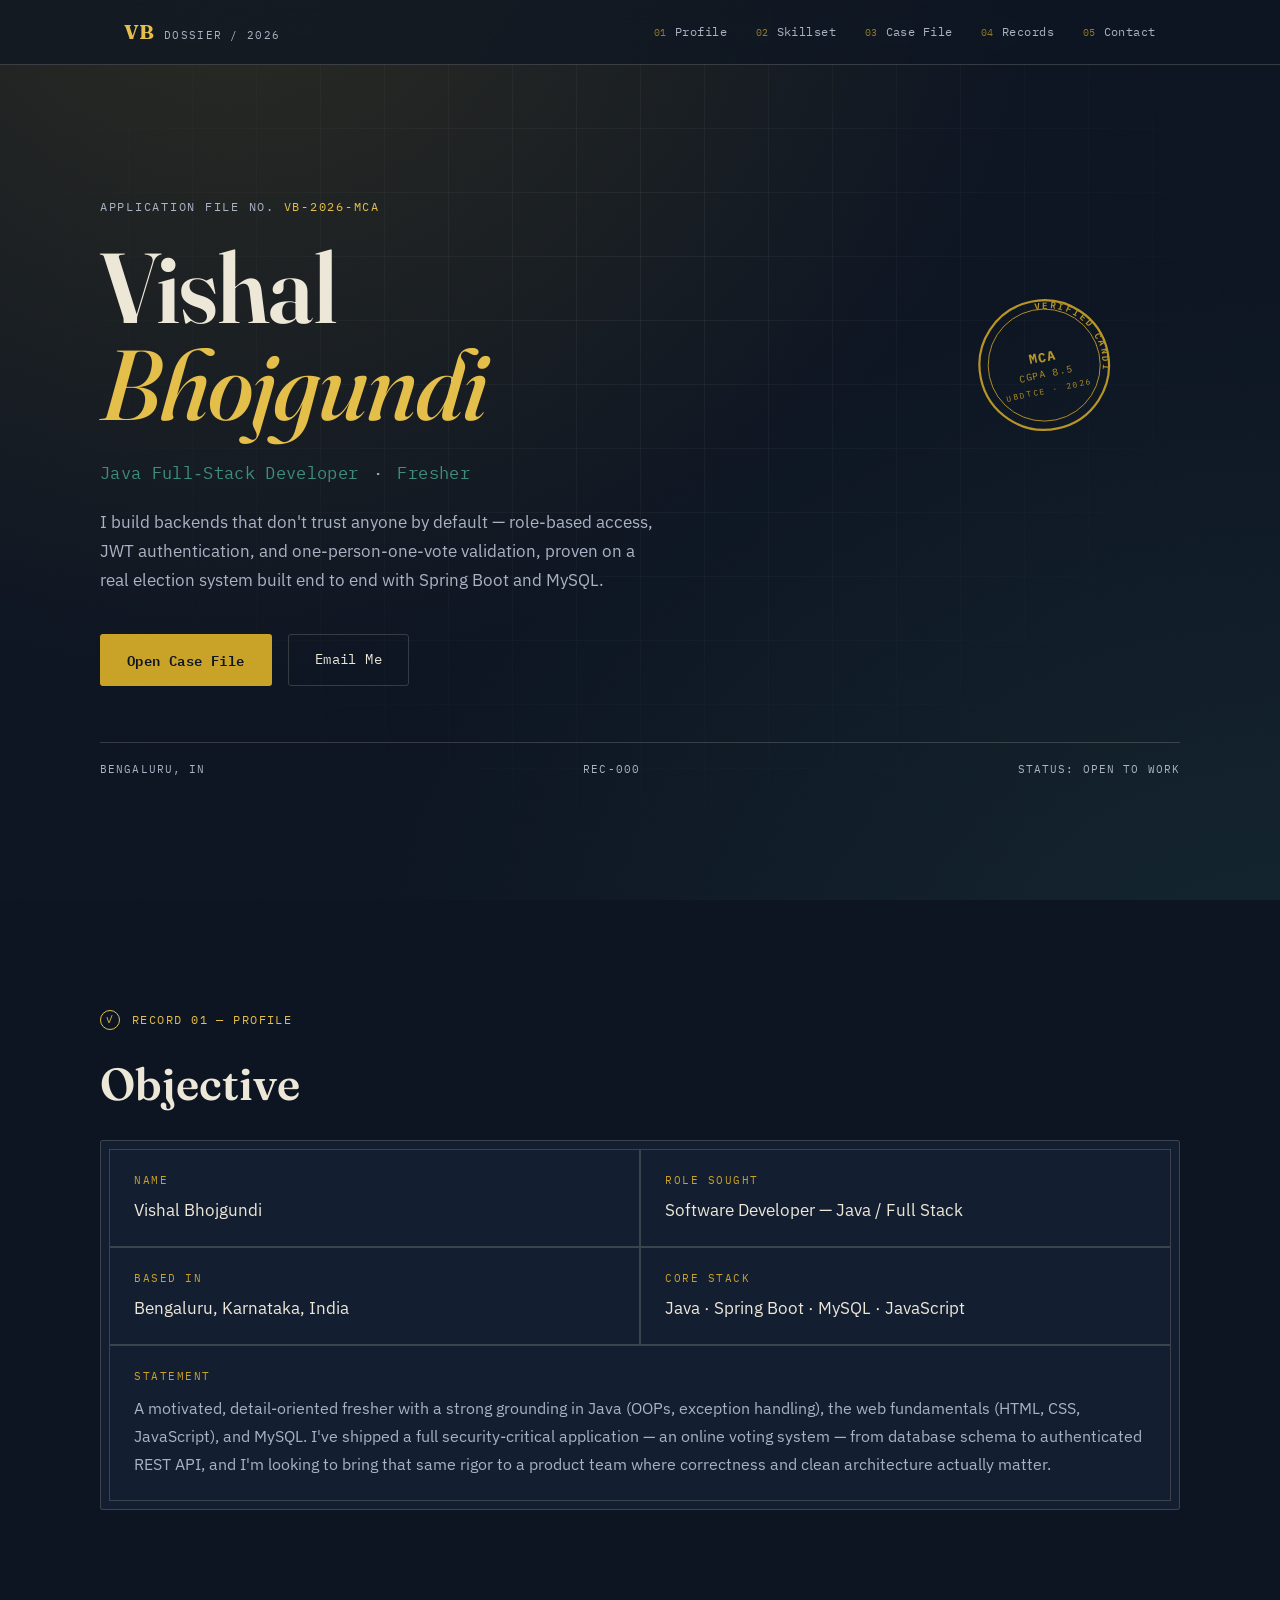
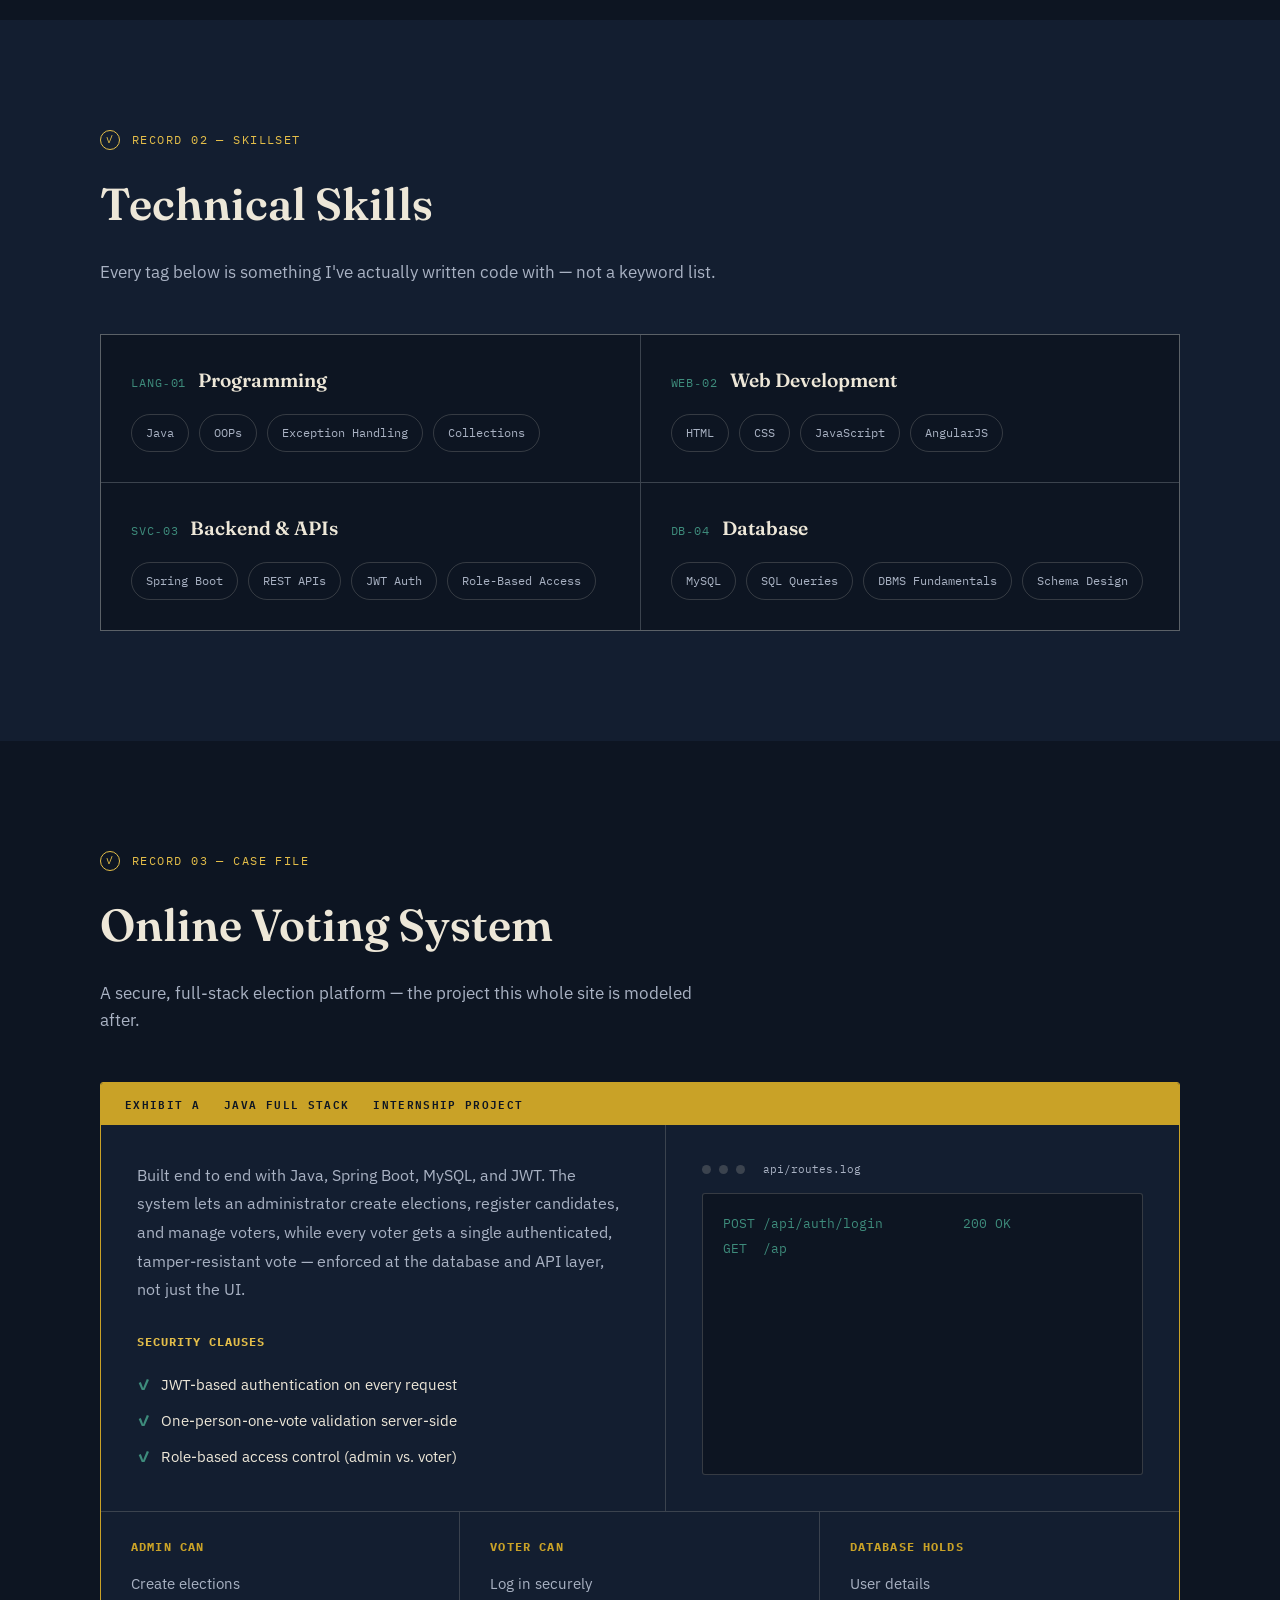
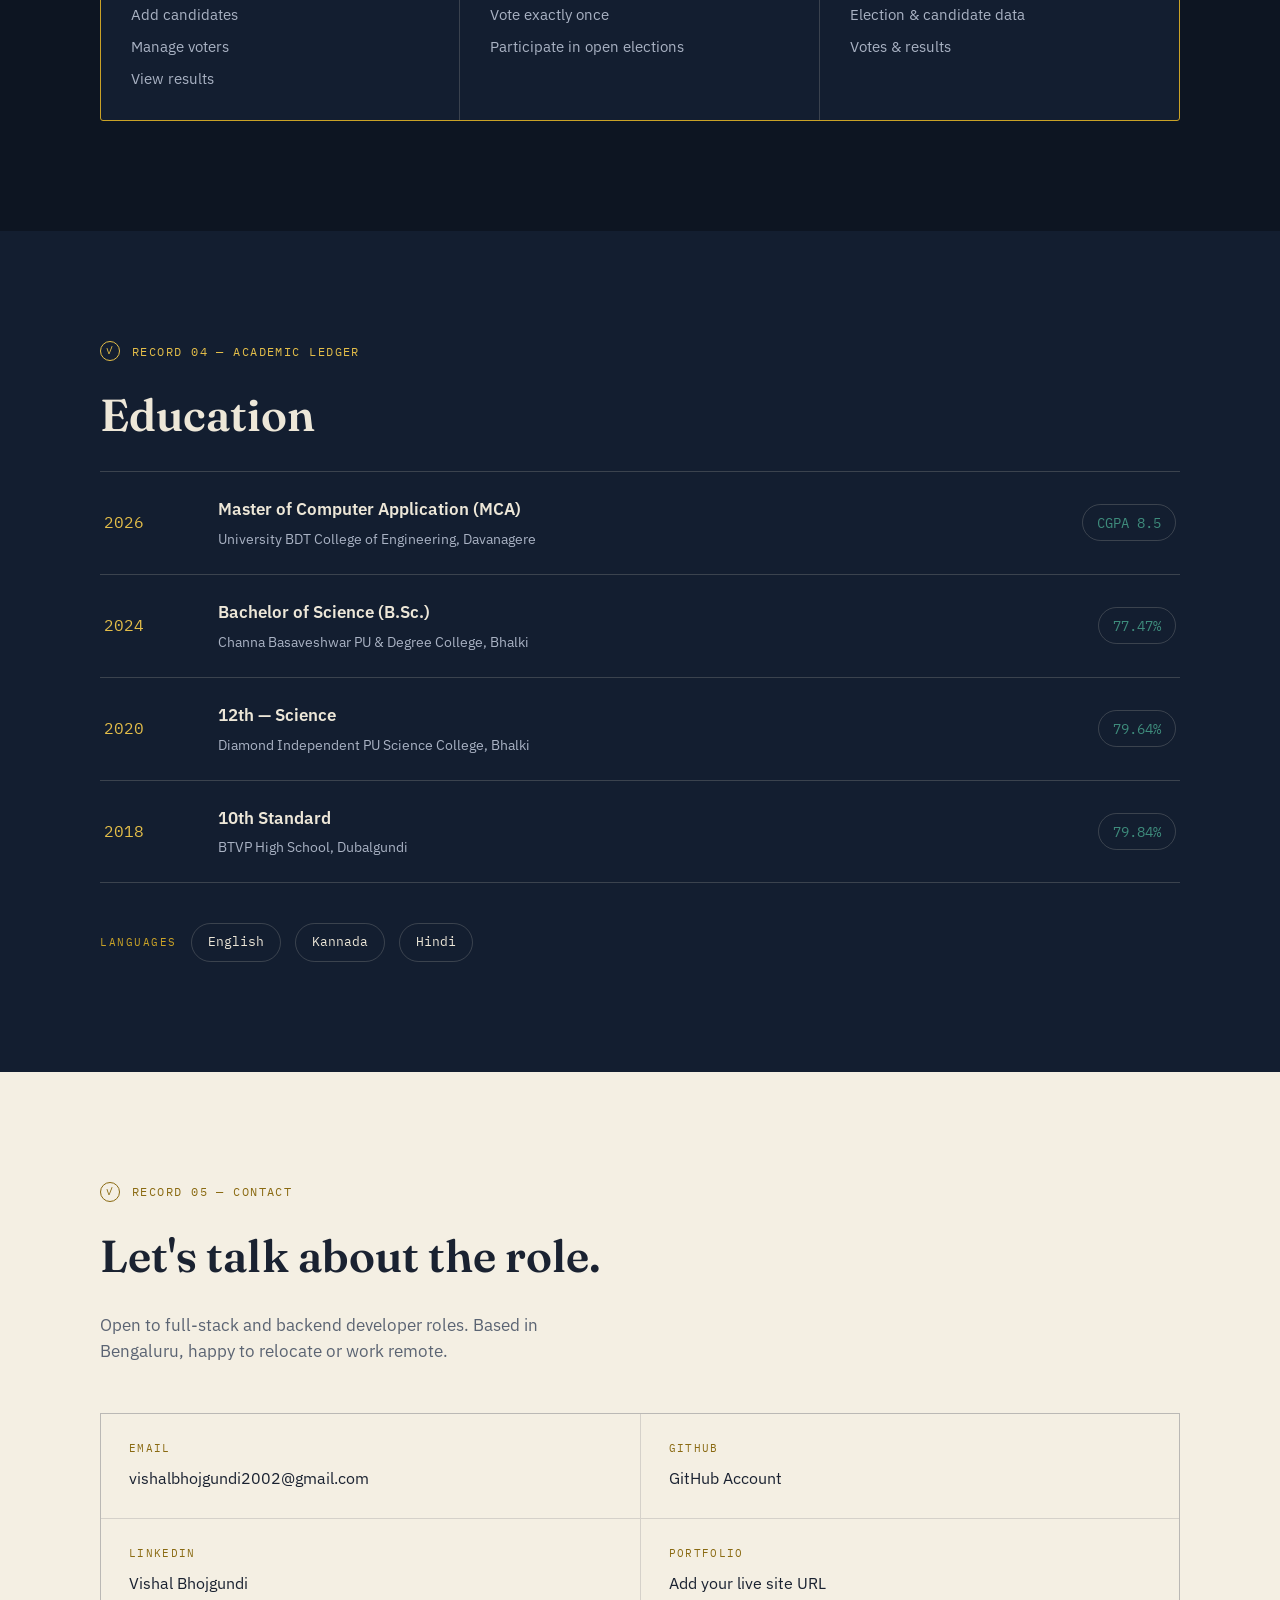
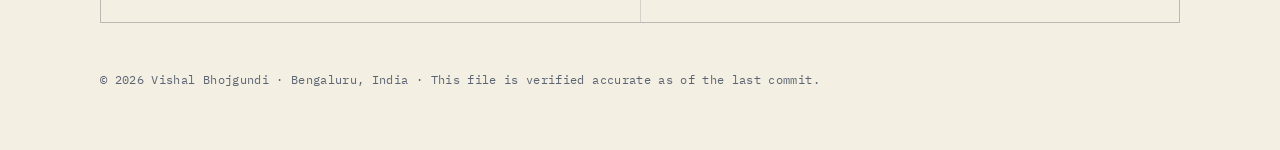
==== index.html @ 132bd789 "My Official Web" ====
<!DOCTYPE html>
<html lang="en">
<head>
<meta charset="UTF-8">
<meta name="viewport" content="width=device-width, initial-scale=1.0">
<title>Vishal Bhojgundi — Java Full-Stack Developer</title>
<meta name="description" content="Portfolio of Vishal Bhojgundi, Java Full-Stack Developer (Fresher) — Spring Boot, MySQL, JWT security, REST APIs.">
<link rel="preconnect" href="https://fonts.googleapis.com">
<link href="https://fonts.googleapis.com/css2?family=Fraunces:opsz,wght@9..144,300;9..144,500;9..144,600;9..144,700&family=IBM+Plex+Mono:wght@400;500;600&family=IBM+Plex+Sans:wght@400;500;600&display=swap" rel="stylesheet">
<link rel="stylesheet" href="style.css">
</head>
<body>

<!-- grain / texture overlay -->
<div class="grain" aria-hidden="true"></div>

<nav class="topbar" id="topbar">
  <div class="topbar-inner">
    <a href="#top" class="brand">
      <span class="brand-mark">VB</span>
      <span class="brand-file">DOSSIER&nbsp;/&nbsp;2026</span>
    </a>
    <button class="nav-toggle" id="navToggle" aria-label="Toggle navigation" aria-expanded="false">
      <span></span><span></span><span></span>
    </button>
    <ul class="nav-links" id="navLinks">
      <li><a href="#profile"><span class="idx">01</span>Profile</a></li>
      <li><a href="#skills"><span class="idx">02</span>Skillset</a></li>
      <li><a href="#case-file"><span class="idx">03</span>Case File</a></li>
      <li><a href="#education"><span class="idx">04</span>Records</a></li>
      <li><a href="#contact"><span class="idx">05</span>Contact</a></li>
    </ul>
  </div>
</nav>

<!-- ============ HERO ============ -->
<header class="hero" id="top">
  <div class="hero-inner">
    <p class="hero-eyebrow">Application File No. <span>VB-2026-MCA</span></p>
    <h1 class="hero-title">
      Vishal<br><span class="hero-title-accent">Bhojgundi</span>
    </h1>
    <p class="hero-role">Java Full&#8209;Stack Developer <span class="dot">&middot;</span> Fresher</p>
    <p class="hero-desc">
      I build backends that don't trust anyone by default &mdash; role-based access, JWT
      authentication, and one-person-one-vote validation, proven on a real
      election system built end to end with Spring Boot and MySQL.
    </p>

    <div class="hero-actions">
      <a href="#case-file" class="btn btn-primary">Open Case File</a>
      <a href="mailto:vishalbhojgundi2002@gmail.com" class="btn btn-ghost">Email Me</a>
    </div>

    <div class="hero-stamp" id="heroStamp" aria-hidden="true">
      <svg viewBox="0 0 160 160" width="140" height="140" xmlns:xlink="http://www.w3.org/1999/xlink">
        <circle cx="80" cy="80" r="74" fill="none" stroke="currentColor" stroke-width="2.5"/>
        <circle cx="80" cy="80" r="64" fill="none" stroke="currentColor" stroke-width="1"/>
        <path id="stampCircleTop" d="M 80 16 A 64 64 0 0 1 143.7 100" fill="none"/>
        <text font-family="'IBM Plex Mono', monospace" font-size="10.5" font-weight="600" letter-spacing="3" fill="currentColor">
          <textPath xlink:href="#stampCircleTop" href="#stampCircleTop" startOffset="2%">VERIFIED CANDIDATE</textPath>
        </text>
        <text x="80" y="76" text-anchor="middle" font-family="'IBM Plex Mono', monospace" font-size="15" font-weight="700" letter-spacing="1" fill="currentColor">MCA</text>
        <text x="80" y="94" text-anchor="middle" font-family="'IBM Plex Mono', monospace" font-size="11" letter-spacing="1" fill="currentColor">CGPA 8.5</text>
        <text x="80" y="112" text-anchor="middle" font-family="'IBM Plex Mono', monospace" font-size="9" letter-spacing="2" fill="currentColor">UBDTCE &middot; 2026</text>
      </svg>
    </div>
  </div>
  <div class="hero-ledger" aria-hidden="true">
    <span>BENGALURU, IN</span><span>REC-000</span><span>STATUS: OPEN TO WORK</span>
  </div>
</header>

<main>

<!-- ============ PROFILE ============ -->
<section class="section" id="profile">
  <div class="section-inner">
    <p class="section-tag"><span class="seal" data-seal></span>Record 01 &mdash; Profile</p>
    <h2 class="section-title">Objective</h2>

    <div class="dossier-card">
      <div class="dossier-field">
        <span class="field-label">NAME</span>
        <span class="field-value">Vishal Bhojgundi</span>
      </div>
      <div class="dossier-field">
        <span class="field-label">ROLE SOUGHT</span>
        <span class="field-value">Software Developer &mdash; Java / Full Stack</span>
      </div>
      <div class="dossier-field">
        <span class="field-label">BASED IN</span>
        <span class="field-value">Bengaluru, Karnataka, India</span>
      </div>
      <div class="dossier-field">
        <span class="field-label">CORE STACK</span>
        <span class="field-value">Java &middot; Spring Boot &middot; MySQL &middot; JavaScript</span>
      </div>
      <div class="dossier-field dossier-field-wide">
        <span class="field-label">STATEMENT</span>
        <p class="field-value">
          A motivated, detail-oriented fresher with a strong grounding in Java (OOPs,
          exception handling), the web fundamentals (HTML, CSS, JavaScript), and MySQL.
          I've shipped a full security-critical application &mdash; an online voting
          system &mdash; from database schema to authenticated REST API, and I'm looking
          to bring that same rigor to a product team where correctness and clean
          architecture actually matter.
        </p>
      </div>
    </div>
  </div>
</section>

<!-- ============ SKILLS ============ -->
<section class="section section-alt" id="skills">
  <div class="section-inner">
    <p class="section-tag"><span class="seal" data-seal></span>Record 02 &mdash; Skillset</p>
    <h2 class="section-title">Technical Skills</h2>
    <p class="section-lede">Every tag below is something I've actually written code with &mdash; not a keyword list.</p>

    <div class="skill-grid">

      <article class="skill-block">
        <header class="skill-block-head">
          <span class="skill-code">LANG&#8209;01</span>
          <h3>Programming</h3>
        </header>
        <ul class="tag-row">
          <li class="tag" tabindex="0">Java</li>
          <li class="tag" tabindex="0">OOPs</li>
          <li class="tag" tabindex="0">Exception Handling</li>
          <li class="tag" tabindex="0">Collections</li>
        </ul>
      </article>

      <article class="skill-block">
        <header class="skill-block-head">
          <span class="skill-code">WEB&#8209;02</span>
          <h3>Web Development</h3>
        </header>
        <ul class="tag-row">
          <li class="tag" tabindex="0">HTML</li>
          <li class="tag" tabindex="0">CSS</li>
          <li class="tag" tabindex="0">JavaScript</li>
          <li class="tag" tabindex="0">AngularJS</li>
        </ul>
      </article>

      <article class="skill-block">
        <header class="skill-block-head">
          <span class="skill-code">SVC&#8209;03</span>
          <h3>Backend &amp; APIs</h3>
        </header>
        <ul class="tag-row">
          <li class="tag" tabindex="0">Spring Boot</li>
          <li class="tag" tabindex="0">REST APIs</li>
          <li class="tag" tabindex="0">JWT Auth</li>
          <li class="tag" tabindex="0">Role-Based Access</li>
        </ul>
      </article>

      <article class="skill-block">
        <header class="skill-block-head">
          <span class="skill-code">DB&#8209;04</span>
          <h3>Database</h3>
        </header>
        <ul class="tag-row">
          <li class="tag" tabindex="0">MySQL</li>
          <li class="tag" tabindex="0">SQL Queries</li>
          <li class="tag" tabindex="0">DBMS Fundamentals</li>
          <li class="tag" tabindex="0">Schema Design</li>
        </ul>
      </article>

    </div>
  </div>
</section>

<!-- ============ CASE FILE / PROJECT ============ -->
<section class="section" id="case-file">
  <div class="section-inner">
    <p class="section-tag"><span class="seal" data-seal></span>Record 03 &mdash; Case File</p>
    <h2 class="section-title">Online Voting System</h2>
    <p class="section-lede">A secure, full-stack election platform &mdash; the project this whole site is modeled after.</p>

    <div class="case-file">
      <div class="case-file-strip" aria-hidden="true">
        <span>EXHIBIT A</span><span>JAVA FULL STACK</span><span>INTERNSHIP PROJECT</span>
      </div>

      <div class="case-file-body">
        <div class="case-file-desc">
          <p>
            Built end to end with Java, Spring Boot, MySQL, and JWT. The system lets
            an administrator create elections, register candidates, and manage
            voters, while every voter gets a single authenticated, tamper-resistant
            vote &mdash; enforced at the database and API layer, not just the UI.
          </p>

          <div class="clause-group">
            <h4>Security clauses</h4>
            <ul class="clause-list">
              <li><span class="clause-tick">&#10003;</span> JWT-based authentication on every request</li>
              <li><span class="clause-tick">&#10003;</span> One-person-one-vote validation server-side</li>
              <li><span class="clause-tick">&#10003;</span> Role-based access control (admin vs. voter)</li>
            </ul>
          </div>
        </div>

        <div class="case-file-terminal">
          <div class="terminal-head">
            <span class="terminal-dot"></span><span class="terminal-dot"></span><span class="terminal-dot"></span>
            <span class="terminal-title">api/routes.log</span>
          </div>
          <pre class="terminal-body" id="terminalBody"></pre>
        </div>
      </div>

      <div class="case-file-columns">
        <div class="case-col">
          <h5>Admin can</h5>
          <ul>
            <li>Create elections</li>
            <li>Add candidates</li>
            <li>Manage voters</li>
            <li>View results</li>
          </ul>
        </div>
        <div class="case-col">
          <h5>Voter can</h5>
          <ul>
            <li>Log in securely</li>
            <li>Vote exactly once</li>
            <li>Participate in open elections</li>
          </ul>
        </div>
        <div class="case-col">
          <h5>Database holds</h5>
          <ul>
            <li>User details</li>
            <li>Election &amp; candidate data</li>
            <li>Votes &amp; results</li>
          </ul>
        </div>
      </div>
    </div>
  </div>
</section>

<!-- ============ EDUCATION / TIMELINE ============ -->
<section class="section section-alt" id="education">
  <div class="section-inner">
    <p class="section-tag"><span class="seal" data-seal></span>Record 04 &mdash; Academic Ledger</p>
    <h2 class="section-title">Education</h2>

    <ol class="ledger">
      <li class="ledger-row">
        <span class="ledger-year">2026</span>
        <span class="ledger-main">
          <strong>Master of Computer Application (MCA)</strong>
          <em>University BDT College of Engineering, Davanagere</em>
        </span>
        <span class="ledger-score">CGPA 8.5</span>
      </li>
      <li class="ledger-row">
        <span class="ledger-year">2024</span>
        <span class="ledger-main">
          <strong>Bachelor of Science (B.Sc.)</strong>
          <em>Channa Basaveshwar PU &amp; Degree College, Bhalki</em>
        </span>
        <span class="ledger-score">77.47%</span>
      </li>
      <li class="ledger-row">
        <span class="ledger-year">2020</span>
        <span class="ledger-main">
          <strong>12th &mdash; Science</strong>
          <em>Diamond Independent PU Science College, Bhalki</em>
        </span>
        <span class="ledger-score">79.64%</span>
      </li>
      <li class="ledger-row">
        <span class="ledger-year">2018</span>
        <span class="ledger-main">
          <strong>10th Standard</strong>
          <em>BTVP High School, Dubalgundi</em>
        </span>
        <span class="ledger-score">79.84%</span>
      </li>
    </ol>

    <div class="lang-row">
      <span class="field-label">LANGUAGES</span>
      <span class="lang-pill">English</span>
      <span class="lang-pill">Kannada</span>
      <span class="lang-pill">Hindi</span>
    </div>
  </div>
</section>

<!-- ============ CONTACT ============ -->
<footer class="section contact" id="contact">
  <div class="section-inner">
    <p class="section-tag section-tag-light"><span class="seal seal-light" data-seal></span>Record 05 &mdash; Contact</p>
    <h2 class="section-title contact-title">Let's talk about the role.</h2>
    <p class="contact-lede">Open to full-stack and backend developer roles. Based in Bengaluru, happy to relocate or work remote.</p>

    <div class="contact-grid">
      <a class="contact-card" href="mailto:vishalbhojgundi2002@gmail.com">
        <span class="contact-label">Email</span>
        <span class="contact-value">vishalbhojgundi2002@gmail.com</span>
      </a>
      <a class="contact-card" href="https://github.com/vishalbhojgundi"  target="_blank">
        <span class="contact-label">GitHub</span>
        <span class="contact-value"> GitHub Account</span>
      </a>
      <a class="contact-card" href="https://www.linkedin.com/in/vishalbhojgundi"  target="_blank" >
        <span class="contact-label">LinkedIn</span>
        <span class="contact-value">Vishal Bhojgundi</span>
      </a>
      <a class="contact-card" href="#" data-placeholder="portfolio-url">
        <span class="contact-label">Portfolio</span>
        <span class="contact-value">Add your live site URL</span>
      </a>
    </div>

    <p class="footer-fine">&copy; 2026 Vishal Bhojgundi &middot; Bengaluru, India &middot; This file is verified accurate as of the last commit.</p>
  </div>
</footer>

</main>

<script src="script.js"></script>
</body>
</html>
---- style.css ----
/* ============================================================
   TOKENS
   ============================================================ */
:root{
  --ink-900: #0D1522;
  --ink-800: #131E30;
  --ink-700: #1B2A42;
  --paper: #F4EFE3;
  --paper-dim: #E9E2D0;
  --brass: #C9A227;
  --brass-bright: #E4BE49;
  --teal: #3E8C7C;
  --text-light: #EDE7D8;
  --text-light-dim: #A9B2C3;
  --text-dark: #1A2231;
  --text-dark-dim: #5B6473;
  --line-light: rgba(237,231,216,0.18);
  --line-dark: rgba(26,34,49,0.14);

  --font-display: "Fraunces", Georgia, serif;
  --font-body: "IBM Plex Sans", system-ui, sans-serif;
  --font-mono: "IBM Plex Mono", ui-monospace, monospace;

  --container: 1080px;
  --radius: 3px;
}

*,*::before,*::after{ box-sizing: border-box; }
html{ scroll-behavior: smooth; }
@media (prefers-reduced-motion: reduce){
  html{ scroll-behavior: auto; }
  *{ animation-duration: 0.001ms !important; transition-duration: 0.001ms !important; }
}

body{
  margin:0;
  background: var(--ink-900);
  color: var(--text-light);
  font-family: var(--font-body);
  font-size: 16px;
  line-height: 1.6;
  -webkit-font-smoothing: antialiased;
}

a{ color: inherit; text-decoration: none; }
ul,ol{ list-style: none; margin:0; padding:0; }
h1,h2,h3,h4,h5{ margin:0; font-family: var(--font-display); }
p{ margin:0; }

::selection{ background: var(--brass); color: var(--ink-900); }

:focus-visible{
  outline: 2px solid var(--brass-bright);
  outline-offset: 3px;
}

/* subtle paper grain overlay for the whole page */
.grain{
  position: fixed; inset:0; pointer-events:none; z-index: 999;
  opacity: 0.035; mix-blend-mode: overlay;
  background-image: url("data:image/svg+xml,%3Csvg xmlns='http://www.w3.org/2000/svg' width='120' height='120'%3E%3Cfilter id='n'%3E%3CfeTurbulence type='fractalNoise' baseFrequency='0.85' numOctaves='2' stitchTiles='stitch'/%3E%3C/filter%3E%3Crect width='100%25' height='100%25' filter='url(%23n)'/%3E%3C/svg%3E");
}

/* ============================================================
   NAV
   ============================================================ */
.topbar{
  position: fixed; top:0; left:0; right:0; z-index: 100;
  background: rgba(13,21,34,0.72);
  backdrop-filter: blur(10px);
  border-bottom: 1px solid var(--line-light);
}
.topbar-inner{
  max-width: var(--container); margin: 0 auto; padding: 16px 24px;
  display:flex; align-items:center; justify-content: space-between;
}
.brand{ display:flex; align-items:baseline; gap:10px; }
.brand-mark{
  font-family: var(--font-display); font-weight: 700; font-size: 1.25rem;
  color: var(--brass-bright);
}
.brand-file{
  font-family: var(--font-mono); font-size: 0.68rem; letter-spacing: 0.12em;
  color: var(--text-light-dim); text-transform: uppercase;
}
.nav-links{ display:flex; gap: 28px; }
.nav-links a{
  font-family: var(--font-mono); font-size: 0.78rem; letter-spacing: 0.04em;
  color: var(--text-light-dim); display:flex; align-items:center; gap:8px;
  transition: color 0.2s ease;
}
.nav-links a:hover{ color: var(--brass-bright); }
.nav-links .idx{
  font-size: 0.65rem; color: var(--brass); opacity: 0.7;
}
.nav-toggle{
  display:none; background:none; border:none; cursor:pointer; padding: 8px;
  flex-direction: column; gap:5px;
}
.nav-toggle span{
  width: 22px; height: 2px; background: var(--text-light); display:block;
}

/* ============================================================
   HERO
   ============================================================ */
.hero{
  position: relative;
  min-height: 100vh;
  display:flex; flex-direction: column; justify-content: center;
  padding: 140px 24px 64px;
  background:
    radial-gradient(ellipse at 18% -10%, rgba(201,162,39,0.16), transparent 55%),
    radial-gradient(ellipse at 100% 110%, rgba(62,140,124,0.14), transparent 50%),
    var(--ink-900);
  overflow: hidden;
}
.hero::before{
  content:"";
  position:absolute; inset:0;
  background-image:
    linear-gradient(var(--line-light) 1px, transparent 1px),
    linear-gradient(90deg, var(--line-light) 1px, transparent 1px);
  background-size: 64px 64px;
  opacity: 0.35;
  mask-image: radial-gradient(ellipse at 50% 30%, black 0%, transparent 70%);
}
.hero-inner{
  position: relative; z-index:2;
  max-width: var(--container); margin: 0 auto; width:100%;
}
.hero-eyebrow{
  font-family: var(--font-mono); font-size: 0.78rem; letter-spacing: 0.14em;
  color: var(--text-light-dim); text-transform: uppercase; margin-bottom: 22px;
}
.hero-eyebrow span{ color: var(--brass-bright); }
.hero-title{
  font-size: clamp(3rem, 8vw, 6.2rem);
  font-weight: 600; line-height: 0.98; letter-spacing: -0.01em;
  color: var(--text-light);
}
.hero-title-accent{
  font-style: italic; font-weight: 500; color: var(--brass-bright);
}
.hero-role{
  margin-top: 26px; font-family: var(--font-mono); font-size: 1.05rem;
  color: var(--teal); letter-spacing: 0.02em;
}
.hero-role .dot{ color: var(--text-light-dim); margin: 0 4px; }
.hero-desc{
  margin-top: 22px; max-width: 560px; font-size: 1.05rem;
  color: var(--text-light-dim); line-height: 1.7;
}
.hero-actions{ margin-top: 40px; display:flex; gap:16px; flex-wrap: wrap; }

.btn{
  display:inline-flex; align-items:center; gap:10px;
  padding: 14px 26px; border-radius: var(--radius);
  font-family: var(--font-mono); font-size: 0.85rem; letter-spacing: 0.03em;
  border: 1px solid transparent; cursor:pointer; transition: all 0.2s ease;
}
.btn-primary{ background: var(--brass); color: var(--ink-900); font-weight: 600; }
.btn-primary:hover{ background: var(--brass-bright); transform: translateY(-1px); }
.btn-ghost{ border-color: var(--line-light); color: var(--text-light); }
.btn-ghost:hover{ border-color: var(--brass-bright); color: var(--brass-bright); }

.hero-stamp{
  position:absolute; right: 6%; top: 20%;
  color: var(--brass);
  opacity: 0;
  transform: rotate(-18deg) scale(0.6);
  transition: opacity 0.9s ease, transform 0.9s cubic-bezier(.2,.9,.2,1.2);
}
.hero-stamp.stamped{ opacity: 0.9; transform: rotate(-12deg) scale(1); }

.hero-ledger{
  position: relative; z-index:2;
  max-width: var(--container); margin: 56px auto 0; width:100%;
  display:flex; justify-content: space-between; flex-wrap: wrap; gap: 10px;
  padding-top: 18px; border-top: 1px solid var(--line-light);
  font-family: var(--font-mono); font-size: 0.7rem; letter-spacing: 0.1em;
  color: var(--text-light-dim); text-transform: uppercase;
}

/* ============================================================
   SECTIONS (shared)
   ============================================================ */
.section{ padding: 110px 24px; background: var(--ink-900); }
.section-alt{ background: var(--ink-800); }
.section-inner{ max-width: var(--container); margin: 0 auto; }

.section-tag{
  display:flex; align-items:center; gap: 12px;
  font-family: var(--font-mono); font-size: 0.75rem; letter-spacing: 0.12em;
  text-transform: uppercase; color: var(--brass-bright); margin-bottom: 18px;
}
.seal{
  width: 20px; height: 20px; border-radius: 50%;
  border: 1.5px solid currentColor; display:inline-block; position: relative;
  opacity: 0; transform: rotate(-40deg) scale(0.4);
  transition: opacity 0.6s ease, transform 0.6s cubic-bezier(.2,.9,.2,1.2);
}
.seal::after{
  content:"\2713"; position:absolute; inset:0; display:flex;
  align-items:center; justify-content:center; font-size: 11px;
}
.seal.stamped{ opacity: 1; transform: rotate(0deg) scale(1); }

.section-title{
  font-size: clamp(2rem, 4vw, 2.8rem); font-weight: 600;
  color: var(--text-light); margin-bottom: 20px;
}
.section-lede{
  font-size: 1.05rem; color: var(--text-light-dim); max-width: 620px;
  margin-bottom: 48px;
}

/* ============================================================
   PROFILE / DOSSIER CARD
   ============================================================ */
.dossier-card{
  border: 1px solid var(--line-light);
  border-radius: var(--radius);
  padding: 8px;
  display: grid;
  grid-template-columns: repeat(2, 1fr);
  background: var(--ink-800);
}
.dossier-field{
  padding: 22px 24px;
  border: 1px solid var(--line-light);
  display:flex; flex-direction: column; gap: 8px;
}
.dossier-field-wide{ grid-column: 1 / -1; }
.field-label{
  font-family: var(--font-mono); font-size: 0.68rem; letter-spacing: 0.14em;
  color: var(--brass); text-transform: uppercase;
}
.field-value{
  font-size: 1.05rem; color: var(--text-light);
}
.dossier-field-wide .field-value{
  color: var(--text-light-dim); line-height: 1.75; font-size: 1rem;
}

@media (max-width: 720px){
  .dossier-card{ grid-template-columns: 1fr; }
}

/* ============================================================
   SKILLS
   ============================================================ */
.skill-grid{
  display: grid; grid-template-columns: repeat(2, 1fr); gap: 1px;
  background: var(--line-light); border: 1px solid var(--line-light);
}
.skill-block{ background: var(--ink-900); padding: 30px; }
.skill-block-head{ display:flex; align-items: baseline; gap: 12px; margin-bottom: 18px; }
.skill-code{
  font-family: var(--font-mono); font-size: 0.72rem; color: var(--teal);
  letter-spacing: 0.08em;
}
.skill-block-head h3{ font-size: 1.2rem; color: var(--text-light); font-weight: 600; }

.tag-row{ display:flex; flex-wrap: wrap; gap: 10px; }
.tag{
  font-family: var(--font-mono); font-size: 0.78rem;
  border: 1px solid var(--line-light); color: var(--text-light-dim);
  padding: 8px 14px; border-radius: 999px; cursor: default;
  transition: border-color 0.2s ease, color 0.2s ease, transform 0.2s ease;
}
.tag:hover, .tag:focus-visible{
  border-color: var(--brass-bright); color: var(--brass-bright);
  transform: translateY(-2px);
}

@media (max-width: 720px){
  .skill-grid{ grid-template-columns: 1fr; }
}

/* ============================================================
   CASE FILE
   ============================================================ */
.case-file{
  border: 1px solid var(--brass); border-radius: var(--radius);
  overflow: hidden; background: var(--ink-800);
}
.case-file-strip{
  display:flex; gap: 24px; padding: 12px 24px;
  background: var(--brass); color: var(--ink-900);
  font-family: var(--font-mono); font-size: 0.7rem; letter-spacing: 0.12em;
  text-transform: uppercase; font-weight: 600;
}
.case-file-body{
  display:grid; grid-template-columns: 1.1fr 1fr; gap: 0;
}
.case-file-desc{ padding: 36px; border-right: 1px solid var(--line-light); }
.case-file-desc > p{ color: var(--text-light-dim); font-size: 1.02rem; line-height: 1.75; }

.clause-group{ margin-top: 28px; }
.clause-group h4{
  font-family: var(--font-mono); font-size: 0.78rem; letter-spacing: 0.08em;
  text-transform: uppercase; color: var(--brass-bright); margin-bottom: 14px;
}
.clause-list li{
  display:flex; gap: 10px; align-items: flex-start;
  color: var(--text-light); font-size: 0.95rem; padding: 6px 0;
}
.clause-tick{ color: var(--teal); font-weight: 700; }

.case-file-terminal{ padding: 36px; display:flex; flex-direction: column; }
.terminal-head{
  display:flex; align-items:center; gap: 8px; margin-bottom: 14px;
}
.terminal-dot{
  width: 9px; height:9px; border-radius: 50%; background: var(--line-light);
}
.terminal-title{
  margin-left: 10px; font-family: var(--font-mono); font-size: 0.7rem;
  color: var(--text-light-dim);
}
.terminal-body{
  flex:1; background: var(--ink-900); border: 1px solid var(--line-light);
  border-radius: var(--radius); padding: 18px 20px; margin:0;
  font-family: var(--font-mono); font-size: 0.82rem; line-height: 1.9;
  color: var(--teal); white-space: pre-wrap; min-height: 210px;
}
.terminal-body .method-get{ color: var(--brass-bright); }
.terminal-body .method-post{ color: var(--teal); }
.terminal-body .cursor{ color: var(--text-light); }

.case-file-columns{
  display:grid; grid-template-columns: repeat(3, 1fr);
  border-top: 1px solid var(--line-light);
}
.case-col{ padding: 26px 30px; border-right: 1px solid var(--line-light); }
.case-col:last-child{ border-right: none; }
.case-col h5{
  font-family: var(--font-mono); font-size: 0.72rem; letter-spacing: 0.1em;
  text-transform: uppercase; color: var(--brass); margin-bottom: 12px;
}
.case-col li{ color: var(--text-light-dim); font-size: 0.92rem; padding: 4px 0; }

@media (max-width: 860px){
  .case-file-body{ grid-template-columns: 1fr; }
  .case-file-desc{ border-right: none; border-bottom: 1px solid var(--line-light); }
  .case-file-columns{ grid-template-columns: 1fr; }
  .case-col{ border-right: none; border-bottom: 1px solid var(--line-light); }
}

/* ============================================================
   LEDGER / EDUCATION
   ============================================================ */
.ledger{ border-top: 1px solid var(--line-light); }
.ledger-row{
  display:grid; grid-template-columns: 90px 1fr auto;
  gap: 24px; align-items: center;
  padding: 24px 4px; border-bottom: 1px solid var(--line-light);
}
.ledger-year{
  font-family: var(--font-mono); font-size: 1rem; color: var(--brass-bright);
}
.ledger-main{ display:flex; flex-direction: column; gap: 4px; }
.ledger-main strong{ font-size: 1.05rem; color: var(--text-light); font-weight: 600; }
.ledger-main em{ font-style: normal; font-size: 0.9rem; color: var(--text-light-dim); }
.ledger-score{
  font-family: var(--font-mono); font-size: 0.9rem; color: var(--teal);
  border: 1px solid var(--line-light); padding: 6px 14px; border-radius: 999px;
  white-space: nowrap;
}

@media (max-width: 640px){
  .ledger-row{ grid-template-columns: 1fr; gap: 8px; }
  .ledger-score{ width: fit-content; }
}

.lang-row{
  margin-top: 40px; display:flex; align-items:center; gap: 14px; flex-wrap: wrap;
}
.lang-pill{
  font-family: var(--font-mono); font-size: 0.8rem; color: var(--text-light);
  border: 1px solid var(--line-light); padding: 8px 16px; border-radius: 999px;
}

/* ============================================================
   CONTACT / FOOTER
   ============================================================ */
.contact{
  background: var(--paper); color: var(--text-dark);
  padding-bottom: 60px;
}
.section-tag-light{ color: #8A6A12; }
.seal-light{ border-color: currentColor; }
.contact-title{ color: var(--text-dark); }
.contact-lede{
  font-size: 1.05rem; color: var(--text-dark-dim); max-width: 520px;
  margin-bottom: 48px;
}
.contact-grid{
  display:grid; grid-template-columns: repeat(2, 1fr); gap: 1px;
  background: var(--line-dark); border: 1px solid var(--line-dark);
}
.contact-card{
  background: var(--paper); padding: 26px 28px;
  display:flex; flex-direction: column; gap: 8px;
  transition: background 0.2s ease;
}
.contact-card:hover{ background: var(--paper-dim); }
.contact-label{
  font-family: var(--font-mono); font-size: 0.7rem; letter-spacing: 0.12em;
  text-transform: uppercase; color: #8A6A12;
}
.contact-value{ font-size: 1rem; color: var(--text-dark); word-break: break-word; }

.footer-fine{
  margin-top: 48px; font-family: var(--font-mono); font-size: 0.72rem;
  color: var(--text-dark-dim); letter-spacing: 0.03em;
}

@media (max-width: 640px){
  .contact-grid{ grid-template-columns: 1fr; }
}

/* ============================================================
   SCROLL REVEAL
   ============================================================ */
.reveal{ opacity: 0; transform: translateY(18px); transition: opacity 0.7s ease, transform 0.7s ease; }
.reveal.in-view{ opacity: 1; transform: translateY(0); }

/* ============================================================
   MOBILE NAV
   ============================================================ */
@media (max-width: 780px){
  .nav-toggle{ display:flex; }
  .nav-links{
    position: absolute; top: 100%; left:0; right:0;
    flex-direction: column; gap: 0;
    background: var(--ink-800); border-bottom: 1px solid var(--line-light);
    max-height: 0; overflow: hidden; transition: max-height 0.3s ease;
  }
  .nav-links.open{ max-height: 320px; }
  .nav-links a{ padding: 16px 24px; border-top: 1px solid var(--line-light); }
}
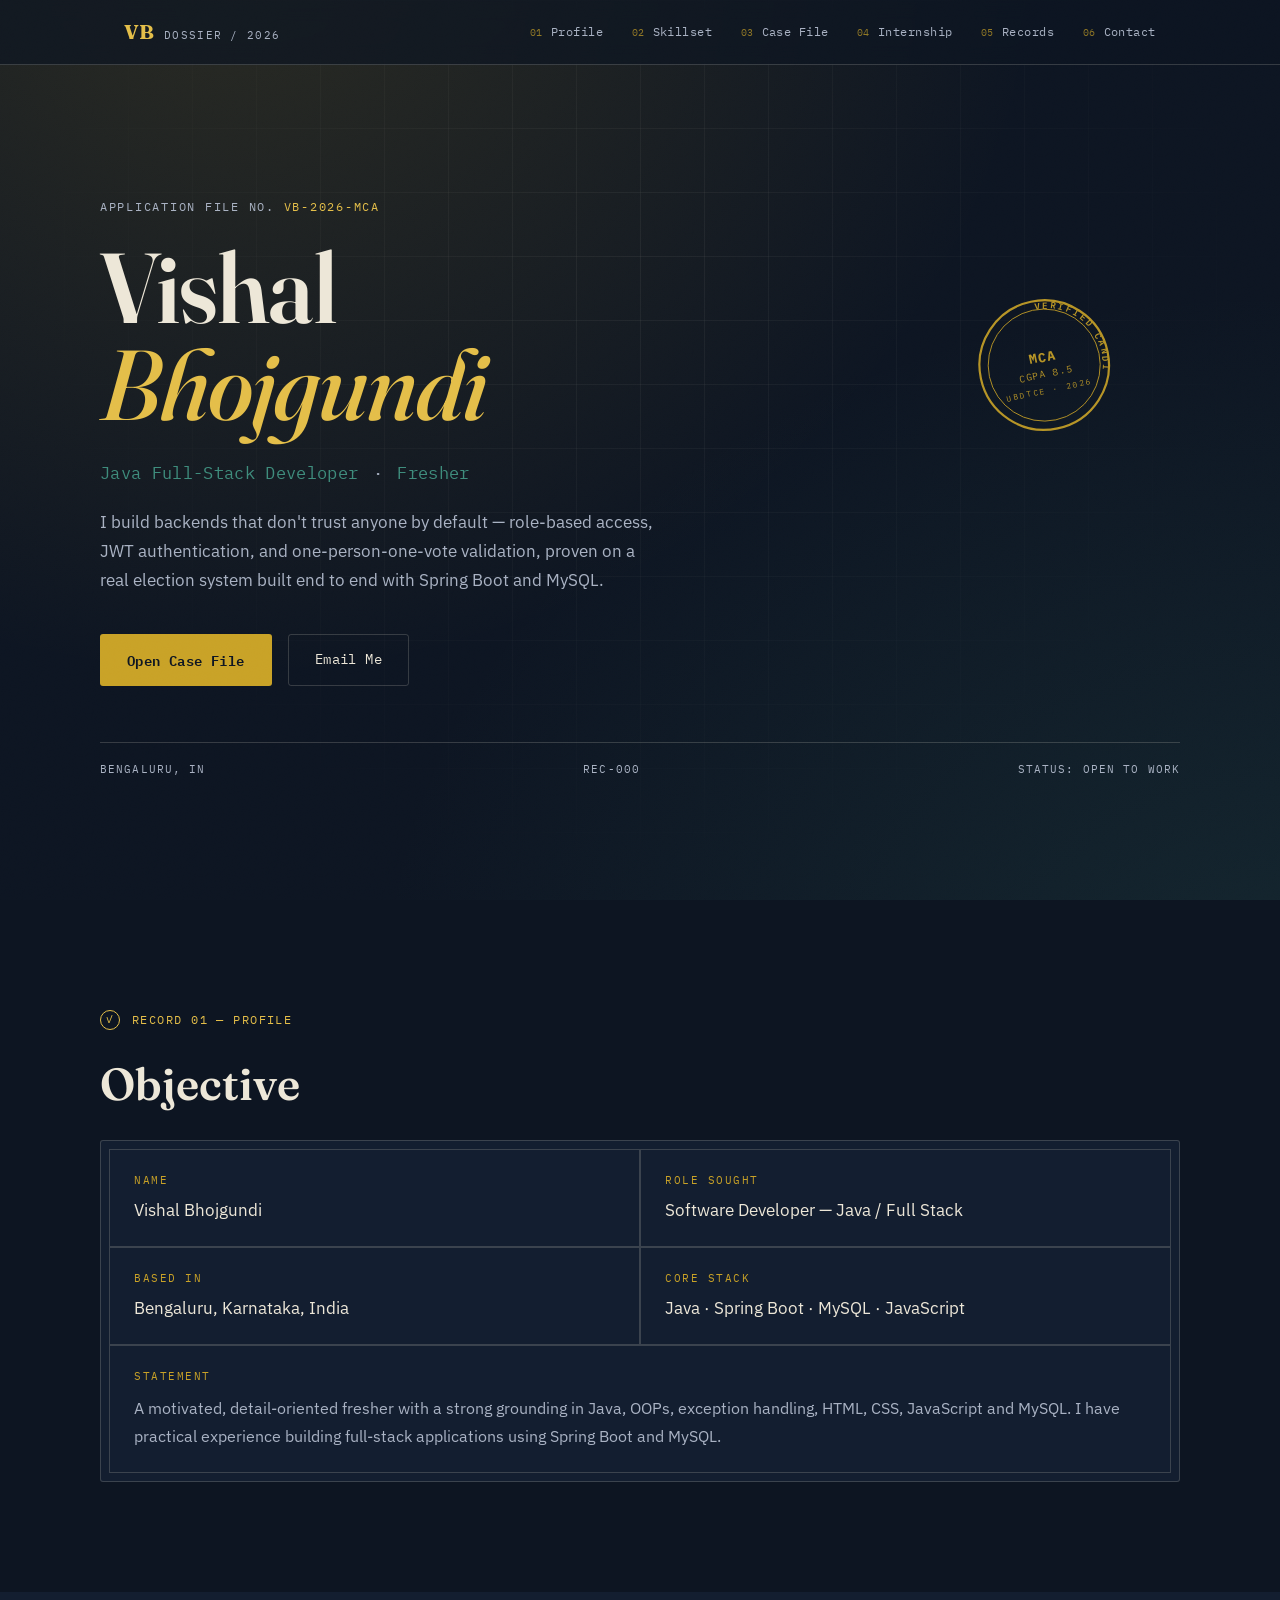
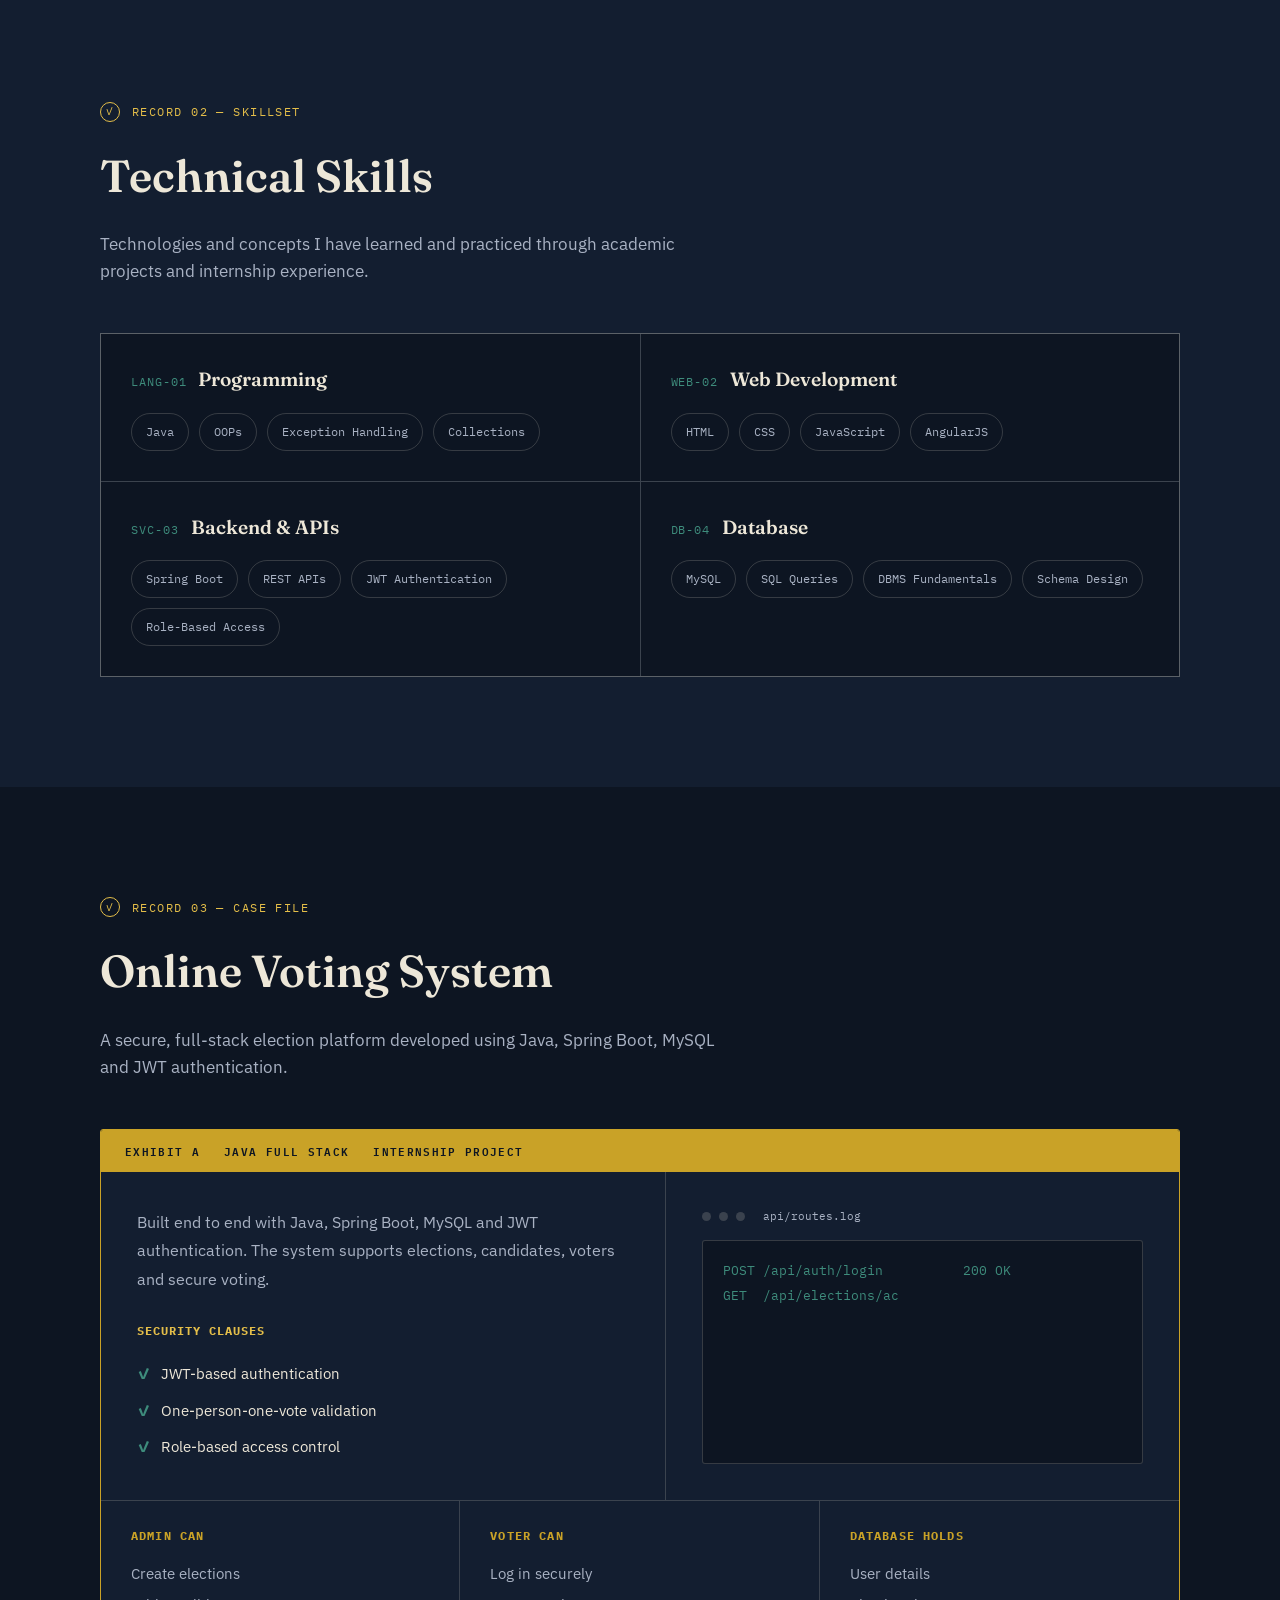
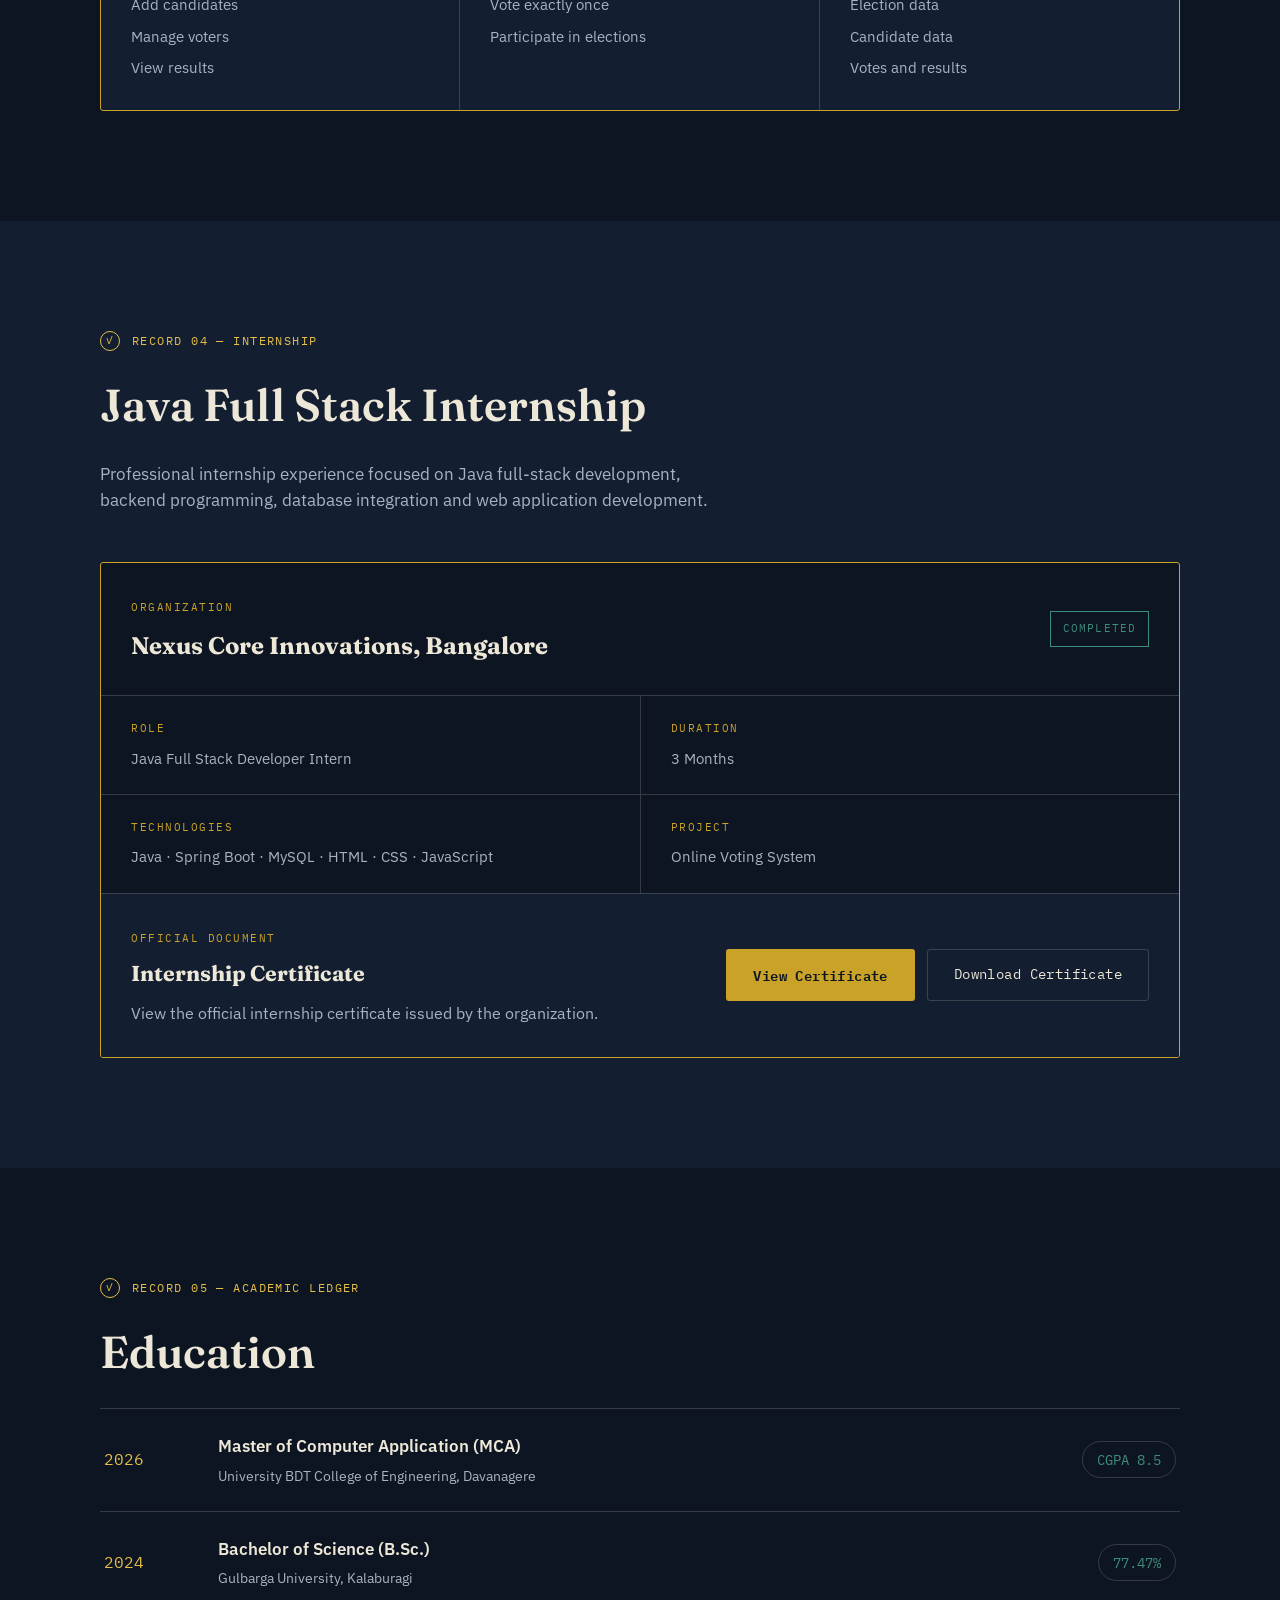
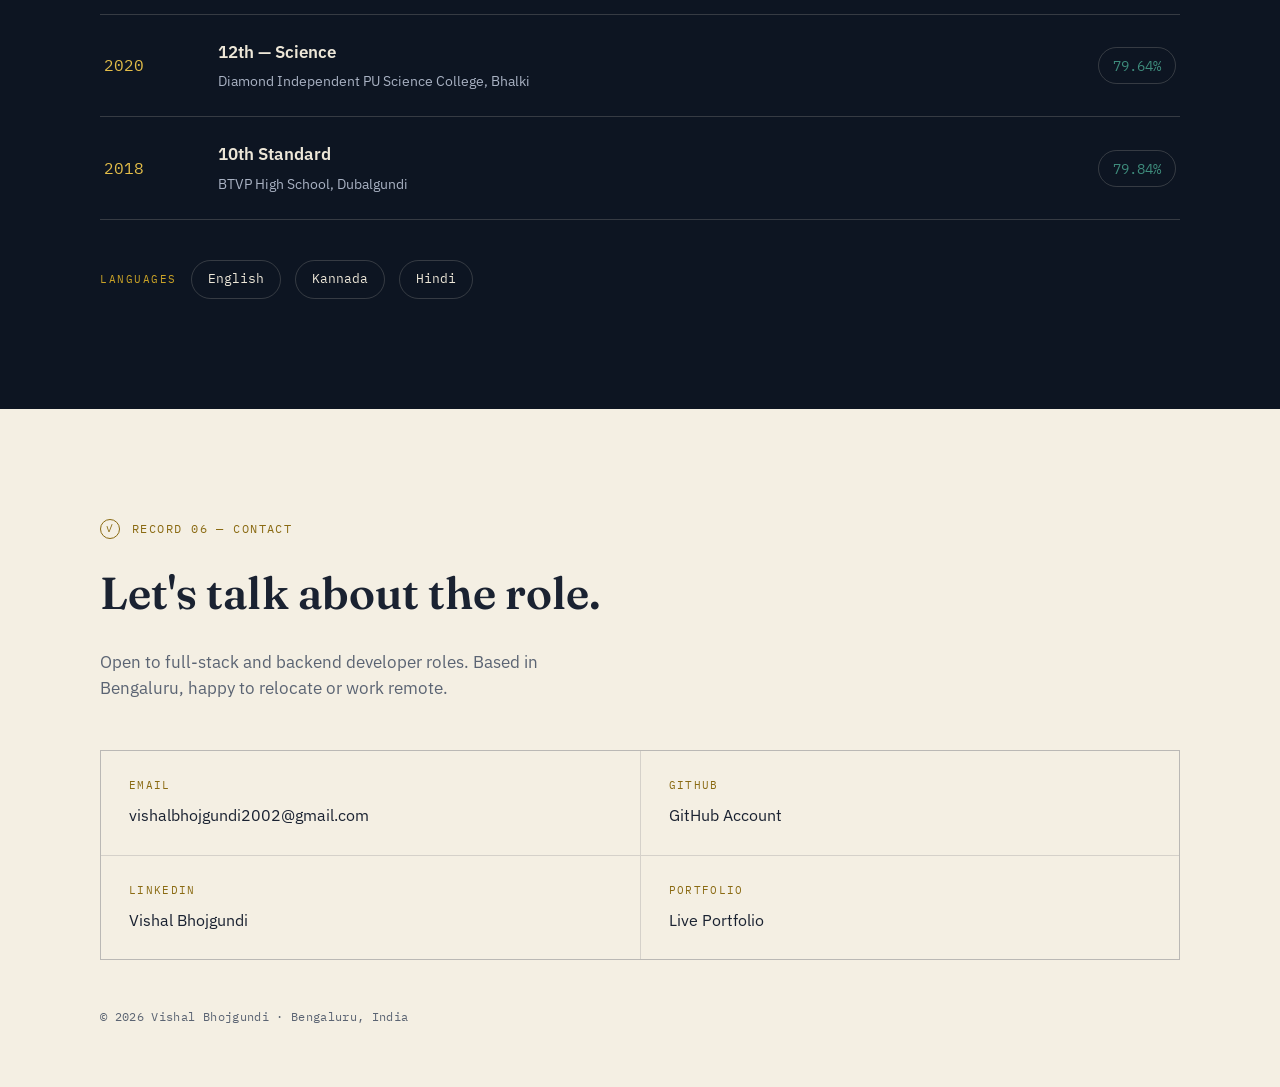
==== commit 7d3aadea: "Add internship certificate to portfolio" ====
--- a/index.html
+++ b/index.html
@@ -1,334 +1,1390 @@
 <!DOCTYPE html>
 <html lang="en">
+
 <head>
-<meta charset="UTF-8">
-<meta name="viewport" content="width=device-width, initial-scale=1.0">
-<title>Vishal Bhojgundi — Java Full-Stack Developer</title>
-<meta name="description" content="Portfolio of Vishal Bhojgundi, Java Full-Stack Developer (Fresher) — Spring Boot, MySQL, JWT security, REST APIs.">
-<link rel="preconnect" href="https://fonts.googleapis.com">
-<link href="https://fonts.googleapis.com/css2?family=Fraunces:opsz,wght@9..144,300;9..144,500;9..144,600;9..144,700&family=IBM+Plex+Mono:wght@400;500;600&family=IBM+Plex+Sans:wght@400;500;600&display=swap" rel="stylesheet">
-<link rel="stylesheet" href="style.css">
+
+  <meta charset="UTF-8">
+
+  <meta name="viewport"
+        content="width=device-width, initial-scale=1.0">
+
+  <title>
+    Vishal Bhojgundi — Java Full-Stack Developer
+  </title>
+
+  <meta
+          name="description"
+          content="Portfolio of Vishal Bhojgundi, Java Full-Stack Developer."
+  >
+
+  <!-- Google Fonts -->
+  <link rel="preconnect"
+        href="https://fonts.googleapis.com">
+
+  <link
+          href="https://fonts.googleapis.com/css2?family=Fraunces:opsz,wght@9..144,300;9..144,500;9..144,600;9..144,700&family=IBM+Plex+Mono:wght@400;500;600&family=IBM+Plex+Sans:wght@400;500;600&display=swap"
+          rel="stylesheet">
+
+  <!-- Main CSS -->
+  <link rel="stylesheet" href="style.css">
+
 </head>
+
+
 <body>
 
-<!-- grain / texture overlay -->
+<!-- =========================================================
+     GRAIN
+     ========================================================= -->
+
 <div class="grain" aria-hidden="true"></div>
 
+
+<!-- =========================================================
+     NAVIGATION
+     ========================================================= -->
+
 <nav class="topbar" id="topbar">
+
   <div class="topbar-inner">
+
     <a href="#top" class="brand">
-      <span class="brand-mark">VB</span>
-      <span class="brand-file">DOSSIER&nbsp;/&nbsp;2026</span>
+
+            <span class="brand-mark">
+                VB
+            </span>
+
+      <span class="brand-file">
+                DOSSIER / 2026
+            </span>
+
     </a>
-    <button class="nav-toggle" id="navToggle" aria-label="Toggle navigation" aria-expanded="false">
-      <span></span><span></span><span></span>
+
+
+    <button
+            class="nav-toggle"
+            id="navToggle"
+            aria-label="Toggle navigation"
+            aria-expanded="false">
+
+      <span></span>
+      <span></span>
+      <span></span>
+
     </button>
+
+
     <ul class="nav-links" id="navLinks">
-      <li><a href="#profile"><span class="idx">01</span>Profile</a></li>
-      <li><a href="#skills"><span class="idx">02</span>Skillset</a></li>
-      <li><a href="#case-file"><span class="idx">03</span>Case File</a></li>
-      <li><a href="#education"><span class="idx">04</span>Records</a></li>
-      <li><a href="#contact"><span class="idx">05</span>Contact</a></li>
+
+      <li>
+        <a href="#profile">
+          <span class="idx">01</span>
+          Profile
+        </a>
+      </li>
+
+      <li>
+        <a href="#skills">
+          <span class="idx">02</span>
+          Skillset
+        </a>
+      </li>
+
+      <li>
+        <a href="#case-file">
+          <span class="idx">03</span>
+          Case File
+        </a>
+      </li>
+
+      <!-- NEW -->
+      <li>
+        <a href="#internship">
+          <span class="idx">04</span>
+          Internship
+        </a>
+      </li>
+
+      <li>
+        <a href="#education">
+          <span class="idx">05</span>
+          Records
+        </a>
+      </li>
+
+      <li>
+        <a href="#contact">
+          <span class="idx">06</span>
+          Contact
+        </a>
+      </li>
+
     </ul>
+
   </div>
+
 </nav>
 
-<!-- ============ HERO ============ -->
+
+
+<!-- =========================================================
+     HERO
+     ========================================================= -->
+
 <header class="hero" id="top">
+
   <div class="hero-inner">
-    <p class="hero-eyebrow">Application File No. <span>VB-2026-MCA</span></p>
+
+    <p class="hero-eyebrow">
+
+      Application File No.
+
+      <span>
+                VB-2026-MCA
+            </span>
+
+    </p>
+
+
     <h1 class="hero-title">
-      Vishal<br><span class="hero-title-accent">Bhojgundi</span>
+
+      Vishal
+
+      <br>
+
+      <span class="hero-title-accent">
+                Bhojgundi
+            </span>
+
     </h1>
-    <p class="hero-role">Java Full&#8209;Stack Developer <span class="dot">&middot;</span> Fresher</p>
+
+
+    <p class="hero-role">
+
+      Java Full-Stack Developer
+
+      <span class="dot">
+                &middot;
+            </span>
+
+      Fresher
+
+    </p>
+
+
     <p class="hero-desc">
-      I build backends that don't trust anyone by default &mdash; role-based access, JWT
-      authentication, and one-person-one-vote validation, proven on a real
-      election system built end to end with Spring Boot and MySQL.
+
+      I build backends that don't trust anyone by default —
+      role-based access, JWT authentication, and
+      one-person-one-vote validation, proven on a real
+      election system built end to end with Spring Boot
+      and MySQL.
+
     </p>
 
+
     <div class="hero-actions">
-      <a href="#case-file" class="btn btn-primary">Open Case File</a>
-      <a href="mailto:vishalbhojgundi2002@gmail.com" class="btn btn-ghost">Email Me</a>
+
+      <a
+              href="#case-file"
+              class="btn btn-primary">
+
+        Open Case File
+
+      </a>
+
+
+      <a
+              href="mailto:vishalbhojgundi2002@gmail.com"
+              class="btn btn-ghost">
+
+        Email Me
+
+      </a>
+
     </div>
 
-    <div class="hero-stamp" id="heroStamp" aria-hidden="true">
-      <svg viewBox="0 0 160 160" width="140" height="140" xmlns:xlink="http://www.w3.org/1999/xlink">
-        <circle cx="80" cy="80" r="74" fill="none" stroke="currentColor" stroke-width="2.5"/>
-        <circle cx="80" cy="80" r="64" fill="none" stroke="currentColor" stroke-width="1"/>
-        <path id="stampCircleTop" d="M 80 16 A 64 64 0 0 1 143.7 100" fill="none"/>
-        <text font-family="'IBM Plex Mono', monospace" font-size="10.5" font-weight="600" letter-spacing="3" fill="currentColor">
-          <textPath xlink:href="#stampCircleTop" href="#stampCircleTop" startOffset="2%">VERIFIED CANDIDATE</textPath>
+
+    <!-- STAMP -->
+
+    <div
+            class="hero-stamp"
+            id="heroStamp"
+            aria-hidden="true">
+
+      <svg
+              viewBox="0 0 160 160"
+              width="140"
+              height="140"
+              xmlns:xlink="http://www.w3.org/1999/xlink">
+
+        <circle
+                cx="80"
+                cy="80"
+                r="74"
+                fill="none"
+                stroke="currentColor"
+                stroke-width="2.5"
+        />
+
+        <circle
+                cx="80"
+                cy="80"
+                r="64"
+                fill="none"
+                stroke="currentColor"
+                stroke-width="1"
+        />
+
+        <path
+                id="stampCircleTop"
+                d="M 80 16 A 64 64 0 0 1 143.7 100"
+                fill="none"
+        />
+
+        <text
+                font-family="'IBM Plex Mono', monospace"
+                font-size="10.5"
+                font-weight="600"
+                letter-spacing="3"
+                fill="currentColor">
+
+          <textPath
+                  xlink:href="#stampCircleTop"
+                  href="#stampCircleTop"
+                  startOffset="2%">
+
+            VERIFIED CANDIDATE
+
+          </textPath>
+
         </text>
-        <text x="80" y="76" text-anchor="middle" font-family="'IBM Plex Mono', monospace" font-size="15" font-weight="700" letter-spacing="1" fill="currentColor">MCA</text>
-        <text x="80" y="94" text-anchor="middle" font-family="'IBM Plex Mono', monospace" font-size="11" letter-spacing="1" fill="currentColor">CGPA 8.5</text>
-        <text x="80" y="112" text-anchor="middle" font-family="'IBM Plex Mono', monospace" font-size="9" letter-spacing="2" fill="currentColor">UBDTCE &middot; 2026</text>
+
+
+        <text
+                x="80"
+                y="76"
+                text-anchor="middle"
+                font-family="'IBM Plex Mono', monospace"
+                font-size="15"
+                font-weight="700"
+                letter-spacing="1"
+                fill="currentColor">
+
+          MCA
+
+        </text>
+
+
+        <text
+                x="80"
+                y="94"
+                text-anchor="middle"
+                font-family="'IBM Plex Mono', monospace"
+                font-size="11"
+                letter-spacing="1"
+                fill="currentColor">
+
+          CGPA 8.5
+
+        </text>
+
+
+        <text
+                x="80"
+                y="112"
+                text-anchor="middle"
+                font-family="'IBM Plex Mono', monospace"
+                font-size="9"
+                letter-spacing="2"
+                fill="currentColor">
+
+          UBDTCE · 2026
+
+        </text>
+
       </svg>
+
     </div>
+
   </div>
-  <div class="hero-ledger" aria-hidden="true">
-    <span>BENGALURU, IN</span><span>REC-000</span><span>STATUS: OPEN TO WORK</span>
+
+
+  <div
+          class="hero-ledger"
+          aria-hidden="true">
+
+        <span>
+            BENGALURU, IN
+        </span>
+
+    <span>
+            REC-000
+        </span>
+
+    <span>
+            STATUS: OPEN TO WORK
+        </span>
+
   </div>
+
 </header>
 
+
+
 <main>
 
-<!-- ============ PROFILE ============ -->
-<section class="section" id="profile">
-  <div class="section-inner">
-    <p class="section-tag"><span class="seal" data-seal></span>Record 01 &mdash; Profile</p>
-    <h2 class="section-title">Objective</h2>
-
-    <div class="dossier-card">
-      <div class="dossier-field">
-        <span class="field-label">NAME</span>
-        <span class="field-value">Vishal Bhojgundi</span>
+
+  <!-- =========================================================
+       PROFILE
+       ========================================================= -->
+
+  <section
+          class="section"
+          id="profile">
+
+    <div class="section-inner">
+
+
+      <p class="section-tag">
+
+            <span
+                    class="seal"
+                    data-seal>
+            </span>
+
+        Record 01 — Profile
+
+      </p>
+
+
+      <h2 class="section-title">
+        Objective
+      </h2>
+
+
+      <div class="dossier-card">
+
+
+        <div class="dossier-field">
+
+                <span class="field-label">
+                    NAME
+                </span>
+
+          <span class="field-value">
+                    Vishal Bhojgundi
+                </span>
+
+        </div>
+
+
+        <div class="dossier-field">
+
+                <span class="field-label">
+                    ROLE SOUGHT
+                </span>
+
+          <span class="field-value">
+                    Software Developer — Java / Full Stack
+                </span>
+
+        </div>
+
+
+        <div class="dossier-field">
+
+                <span class="field-label">
+                    BASED IN
+                </span>
+
+          <span class="field-value">
+                    Bengaluru, Karnataka, India
+                </span>
+
+        </div>
+
+
+        <div class="dossier-field">
+
+                <span class="field-label">
+                    CORE STACK
+                </span>
+
+          <span class="field-value">
+                    Java · Spring Boot · MySQL · JavaScript
+                </span>
+
+        </div>
+
+
+        <div class="dossier-field dossier-field-wide">
+
+                <span class="field-label">
+                    STATEMENT
+                </span>
+
+          <p class="field-value">
+
+            A motivated, detail-oriented fresher with
+            a strong grounding in Java, OOPs, exception
+            handling, HTML, CSS, JavaScript and MySQL.
+            I have practical experience building full-stack
+            applications using Spring Boot and MySQL.
+
+          </p>
+
+        </div>
+
+
       </div>
-      <div class="dossier-field">
-        <span class="field-label">ROLE SOUGHT</span>
-        <span class="field-value">Software Developer &mdash; Java / Full Stack</span>
+
+    </div>
+
+  </section>
+
+
+
+  <!-- =========================================================
+       SKILLS
+       ========================================================= -->
+
+  <section
+          class="section section-alt"
+          id="skills">
+
+    <div class="section-inner">
+
+
+      <p class="section-tag">
+
+            <span
+                    class="seal"
+                    data-seal>
+            </span>
+
+        Record 02 — Skillset
+
+      </p>
+
+
+      <h2 class="section-title">
+        Technical Skills
+      </h2>
+
+
+      <p class="section-lede">
+
+        Technologies and concepts I have learned and
+        practiced through academic projects and
+        internship experience.
+
+      </p>
+
+
+      <div class="skill-grid">
+
+
+        <article class="skill-block">
+
+          <header class="skill-block-head">
+
+                    <span class="skill-code">
+                        LANG-01
+                    </span>
+
+            <h3>
+              Programming
+            </h3>
+
+          </header>
+
+
+          <ul class="tag-row">
+
+            <li class="tag">
+              Java
+            </li>
+
+            <li class="tag">
+              OOPs
+            </li>
+
+            <li class="tag">
+              Exception Handling
+            </li>
+
+            <li class="tag">
+              Collections
+            </li>
+
+          </ul>
+
+        </article>
+
+
+
+        <article class="skill-block">
+
+          <header class="skill-block-head">
+
+                    <span class="skill-code">
+                        WEB-02
+                    </span>
+
+            <h3>
+              Web Development
+            </h3>
+
+          </header>
+
+
+          <ul class="tag-row">
+
+            <li class="tag">
+              HTML
+            </li>
+
+            <li class="tag">
+              CSS
+            </li>
+
+            <li class="tag">
+              JavaScript
+            </li>
+
+            <li class="tag">
+              AngularJS
+            </li>
+
+          </ul>
+
+        </article>
+
+
+
+        <article class="skill-block">
+
+          <header class="skill-block-head">
+
+                    <span class="skill-code">
+                        SVC-03
+                    </span>
+
+            <h3>
+              Backend & APIs
+            </h3>
+
+          </header>
+
+
+          <ul class="tag-row">
+
+            <li class="tag">
+              Spring Boot
+            </li>
+
+            <li class="tag">
+              REST APIs
+            </li>
+
+            <li class="tag">
+              JWT Authentication
+            </li>
+
+            <li class="tag">
+              Role-Based Access
+            </li>
+
+          </ul>
+
+        </article>
+
+
+
+        <article class="skill-block">
+
+          <header class="skill-block-head">
+
+                    <span class="skill-code">
+                        DB-04
+                    </span>
+
+            <h3>
+              Database
+            </h3>
+
+          </header>
+
+
+          <ul class="tag-row">
+
+            <li class="tag">
+              MySQL
+            </li>
+
+            <li class="tag">
+              SQL Queries
+            </li>
+
+            <li class="tag">
+              DBMS Fundamentals
+            </li>
+
+            <li class="tag">
+              Schema Design
+            </li>
+
+          </ul>
+
+        </article>
+
+
       </div>
-      <div class="dossier-field">
-        <span class="field-label">BASED IN</span>
-        <span class="field-value">Bengaluru, Karnataka, India</span>
+
+    </div>
+
+  </section>
+
+
+
+  <!-- =========================================================
+       CASE FILE
+       ========================================================= -->
+
+  <section
+          class="section"
+          id="case-file">
+
+    <div class="section-inner">
+
+
+      <p class="section-tag">
+
+            <span
+                    class="seal"
+                    data-seal>
+            </span>
+
+        Record 03 — Case File
+
+      </p>
+
+
+      <h2 class="section-title">
+        Online Voting System
+      </h2>
+
+
+      <p class="section-lede">
+
+        A secure, full-stack election platform developed
+        using Java, Spring Boot, MySQL and JWT authentication.
+
+      </p>
+
+
+      <div class="case-file">
+
+
+        <div
+                class="case-file-strip">
+
+                <span>
+                    EXHIBIT A
+                </span>
+
+          <span>
+                    JAVA FULL STACK
+                </span>
+
+          <span>
+                    INTERNSHIP PROJECT
+                </span>
+
+        </div>
+
+
+        <div class="case-file-body">
+
+
+          <div class="case-file-desc">
+
+            <p>
+
+              Built end to end with Java, Spring Boot,
+              MySQL and JWT authentication. The system
+              supports elections, candidates, voters
+              and secure voting.
+
+            </p>
+
+
+            <div class="clause-group">
+
+              <h4>
+                Security clauses
+              </h4>
+
+
+              <ul class="clause-list">
+
+
+                <li>
+
+                                <span class="clause-tick">
+                                    ✓
+                                </span>
+
+                  JWT-based authentication
+
+                </li>
+
+
+                <li>
+
+                                <span class="clause-tick">
+                                    ✓
+                                </span>
+
+                  One-person-one-vote validation
+
+                </li>
+
+
+                <li>
+
+                                <span class="clause-tick">
+                                    ✓
+                                </span>
+
+                  Role-based access control
+
+                </li>
+
+
+              </ul>
+
+            </div>
+
+          </div>
+
+
+          <div class="case-file-terminal">
+
+
+            <div class="terminal-head">
+
+              <span class="terminal-dot"></span>
+              <span class="terminal-dot"></span>
+              <span class="terminal-dot"></span>
+
+              <span class="terminal-title">
+                            api/routes.log
+                        </span>
+
+            </div>
+
+
+            <pre
+                    class="terminal-body"
+                    id="terminalBody">
+                    </pre>
+
+          </div>
+
+        </div>
+
+
+        <div class="case-file-columns">
+
+
+          <div class="case-col">
+
+            <h5>
+              Admin can
+            </h5>
+
+            <ul>
+
+              <li>
+                Create elections
+              </li>
+
+              <li>
+                Add candidates
+              </li>
+
+              <li>
+                Manage voters
+              </li>
+
+              <li>
+                View results
+              </li>
+
+            </ul>
+
+          </div>
+
+
+          <div class="case-col">
+
+            <h5>
+              Voter can
+            </h5>
+
+            <ul>
+
+              <li>
+                Log in securely
+              </li>
+
+              <li>
+                Vote exactly once
+              </li>
+
+              <li>
+                Participate in elections
+              </li>
+
+            </ul>
+
+          </div>
+
+
+          <div class="case-col">
+
+            <h5>
+              Database holds
+            </h5>
+
+            <ul>
+
+              <li>
+                User details
+              </li>
+
+              <li>
+                Election data
+              </li>
+
+              <li>
+                Candidate data
+              </li>
+
+              <li>
+                Votes and results
+              </li>
+
+            </ul>
+
+          </div>
+
+
+        </div>
+
       </div>
-      <div class="dossier-field">
-        <span class="field-label">CORE STACK</span>
-        <span class="field-value">Java &middot; Spring Boot &middot; MySQL &middot; JavaScript</span>
+
+    </div>
+
+  </section>
+
+
+
+  <!-- =========================================================
+       INTERNSHIP + CERTIFICATE
+       ========================================================= -->
+
+  <section
+          class="section section-alt"
+          id="internship">
+
+    <div class="section-inner">
+
+
+      <p class="section-tag">
+
+            <span
+                    class="seal"
+                    data-seal>
+            </span>
+
+        Record 04 — Internship
+
+      </p>
+
+
+      <h2 class="section-title">
+        Java Full Stack Internship
+      </h2>
+
+
+      <p class="section-lede">
+
+        Professional internship experience focused on
+        Java full-stack development, backend programming,
+        database integration and web application development.
+
+      </p>
+
+
+      <!-- INTERNSHIP CARD -->
+
+      <div class="internship-card">
+
+
+        <!-- HEADER -->
+
+        <div class="internship-header">
+
+          <div>
+
+                    <span class="field-label">
+                        ORGANIZATION
+                    </span>
+
+            <h3>
+              Nexus Core Innovations, Bangalore
+            </h3>
+
+          </div>
+
+
+          <span class="internship-badge">
+                    COMPLETED
+                </span>
+
+        </div>
+
+
+        <!-- DETAILS -->
+
+        <div class="internship-details">
+
+
+          <div class="internship-detail">
+
+                    <span class="field-label">
+                        ROLE
+                    </span>
+
+            <span>
+                        Java Full Stack Developer Intern
+                    </span>
+
+          </div>
+
+
+          <div class="internship-detail">
+
+                    <span class="field-label">
+                        DURATION
+                    </span>
+
+            <span>
+                        3 Months
+                    </span>
+
+          </div>
+
+
+          <div class="internship-detail">
+
+                    <span class="field-label">
+                        TECHNOLOGIES
+                    </span>
+
+            <span>
+                        Java · Spring Boot · MySQL · HTML · CSS · JavaScript
+                    </span>
+
+          </div>
+
+
+          <div class="internship-detail">
+
+                    <span class="field-label">
+                        PROJECT
+                    </span>
+
+            <span>
+                        Online Voting System
+                    </span>
+
+          </div>
+
+
+        </div>
+
+
+        <!-- CERTIFICATE -->
+
+        <div class="certificate-area">
+
+
+          <div class="certificate-info">
+
+                    <span class="field-label">
+                        OFFICIAL DOCUMENT
+                    </span>
+
+
+            <h3>
+              Internship Certificate
+            </h3>
+
+
+            <p>
+              View the official internship certificate
+              issued by the organization.
+            </p>
+
+          </div>
+
+
+          <div class="certificate-actions">
+
+
+            <!-- VIEW CERTIFICATE -->
+
+            <a
+                    href="certificates/internship-certificate.pdf"
+                    target="_blank"
+                    rel="noopener noreferrer"
+                    class="btn btn-primary">
+
+              View Certificate
+
+            </a>
+
+
+            <!-- DOWNLOAD CERTIFICATE -->
+
+            <a
+                    href="certificates/internship-certificate.pdf"
+                    download
+                    class="btn btn-ghost">
+
+              Download Certificate
+
+            </a>
+
+
+          </div>
+
+        </div>
+
+
       </div>
-      <div class="dossier-field dossier-field-wide">
-        <span class="field-label">STATEMENT</span>
-        <p class="field-value">
-          A motivated, detail-oriented fresher with a strong grounding in Java (OOPs,
-          exception handling), the web fundamentals (HTML, CSS, JavaScript), and MySQL.
-          I've shipped a full security-critical application &mdash; an online voting
-          system &mdash; from database schema to authenticated REST API, and I'm looking
-          to bring that same rigor to a product team where correctness and clean
-          architecture actually matter.
-        </p>
+
+    </div>
+
+  </section>
+
+
+
+  <!-- =========================================================
+       EDUCATION
+       ========================================================= -->
+
+  <section
+          class="section"
+          id="education">
+
+    <div class="section-inner">
+
+
+      <p class="section-tag">
+
+            <span
+                    class="seal"
+                    data-seal>
+            </span>
+
+        Record 05 — Academic Ledger
+
+      </p>
+
+
+      <h2 class="section-title">
+        Education
+      </h2>
+
+
+      <ol class="ledger">
+
+
+        <li class="ledger-row">
+
+                <span class="ledger-year">
+                    2026
+                </span>
+
+
+          <span class="ledger-main">
+
+                    <strong>
+                        Master of Computer Application (MCA)
+                    </strong>
+
+                    <em>
+                        University BDT College of Engineering,
+                        Davanagere
+                    </em>
+
+                </span>
+
+
+          <span class="ledger-score">
+                    CGPA 8.5
+                </span>
+
+        </li>
+
+
+
+        <li class="ledger-row">
+
+                <span class="ledger-year">
+                    2024
+                </span>
+
+
+          <span class="ledger-main">
+
+                    <strong>
+                        Bachelor of Science (B.Sc.)
+                    </strong>
+
+                    <em>
+                        Gulbarga University, Kalaburagi
+                    </em>
+
+                </span>
+
+
+          <span class="ledger-score">
+                    77.47%
+                </span>
+
+        </li>
+
+
+
+        <li class="ledger-row">
+
+                <span class="ledger-year">
+                    2020
+                </span>
+
+
+          <span class="ledger-main">
+
+                    <strong>
+                        12th — Science
+                    </strong>
+
+                    <em>
+                        Diamond Independent PU Science College,
+                        Bhalki
+                    </em>
+
+                </span>
+
+
+          <span class="ledger-score">
+                    79.64%
+                </span>
+
+        </li>
+
+
+
+        <li class="ledger-row">
+
+                <span class="ledger-year">
+                    2018
+                </span>
+
+
+          <span class="ledger-main">
+
+                    <strong>
+                        10th Standard
+                    </strong>
+
+                    <em>
+                        BTVP High School, Dubalgundi
+                    </em>
+
+                </span>
+
+
+          <span class="ledger-score">
+                    79.84%
+                </span>
+
+        </li>
+
+
+      </ol>
+
+
+      <div class="lang-row">
+
+            <span class="field-label">
+                LANGUAGES
+            </span>
+
+        <span class="lang-pill">
+                English
+            </span>
+
+        <span class="lang-pill">
+                Kannada
+            </span>
+
+        <span class="lang-pill">
+                Hindi
+            </span>
+
       </div>
+
     </div>
-  </div>
-</section>
-
-<!-- ============ SKILLS ============ -->
-<section class="section section-alt" id="skills">
-  <div class="section-inner">
-    <p class="section-tag"><span class="seal" data-seal></span>Record 02 &mdash; Skillset</p>
-    <h2 class="section-title">Technical Skills</h2>
-    <p class="section-lede">Every tag below is something I've actually written code with &mdash; not a keyword list.</p>
-
-    <div class="skill-grid">
-
-      <article class="skill-block">
-        <header class="skill-block-head">
-          <span class="skill-code">LANG&#8209;01</span>
-          <h3>Programming</h3>
-        </header>
-        <ul class="tag-row">
-          <li class="tag" tabindex="0">Java</li>
-          <li class="tag" tabindex="0">OOPs</li>
-          <li class="tag" tabindex="0">Exception Handling</li>
-          <li class="tag" tabindex="0">Collections</li>
-        </ul>
-      </article>
-
-      <article class="skill-block">
-        <header class="skill-block-head">
-          <span class="skill-code">WEB&#8209;02</span>
-          <h3>Web Development</h3>
-        </header>
-        <ul class="tag-row">
-          <li class="tag" tabindex="0">HTML</li>
-          <li class="tag" tabindex="0">CSS</li>
-          <li class="tag" tabindex="0">JavaScript</li>
-          <li class="tag" tabindex="0">AngularJS</li>
-        </ul>
-      </article>
-
-      <article class="skill-block">
-        <header class="skill-block-head">
-          <span class="skill-code">SVC&#8209;03</span>
-          <h3>Backend &amp; APIs</h3>
-        </header>
-        <ul class="tag-row">
-          <li class="tag" tabindex="0">Spring Boot</li>
-          <li class="tag" tabindex="0">REST APIs</li>
-          <li class="tag" tabindex="0">JWT Auth</li>
-          <li class="tag" tabindex="0">Role-Based Access</li>
-        </ul>
-      </article>
-
-      <article class="skill-block">
-        <header class="skill-block-head">
-          <span class="skill-code">DB&#8209;04</span>
-          <h3>Database</h3>
-        </header>
-        <ul class="tag-row">
-          <li class="tag" tabindex="0">MySQL</li>
-          <li class="tag" tabindex="0">SQL Queries</li>
-          <li class="tag" tabindex="0">DBMS Fundamentals</li>
-          <li class="tag" tabindex="0">Schema Design</li>
-        </ul>
-      </article>
+
+  </section>
+
+
+
+  <!-- =========================================================
+       CONTACT
+       ========================================================= -->
+
+  <footer
+          class="section contact"
+          id="contact">
+
+    <div class="section-inner">
+
+
+      <p class="section-tag section-tag-light">
+
+            <span
+                    class="seal seal-light"
+                    data-seal>
+            </span>
+
+        Record 06 — Contact
+
+      </p>
+
+
+      <h2 class="section-title contact-title">
+
+        Let's talk about the role.
+
+      </h2>
+
+
+      <p class="contact-lede">
+
+        Open to full-stack and backend developer roles.
+        Based in Bengaluru, happy to relocate or work remote.
+
+      </p>
+
+
+      <div class="contact-grid">
+
+
+        <a
+                class="contact-card"
+                href="mailto:vishalbhojgundi2002@gmail.com">
+
+                <span class="contact-label">
+                    Email
+                </span>
+
+          <span class="contact-value">
+                    vishalbhojgundi2002@gmail.com
+                </span>
+
+        </a>
+
+
+        <a
+                class="contact-card"
+                href="https://github.com/vishalbhojgundi"
+                target="_blank"
+                rel="noopener noreferrer">
+
+                <span class="contact-label">
+                    GitHub
+                </span>
+
+          <span class="contact-value">
+                    GitHub Account
+                </span>
+
+        </a>
+
+
+        <a
+                class="contact-card"
+                href="https://www.linkedin.com/in/vishalbhojgundi"
+                target="_blank"
+                rel="noopener noreferrer">
+
+                <span class="contact-label">
+                    LinkedIn
+                </span>
+
+          <span class="contact-value">
+                    Vishal Bhojgundi
+                </span>
+
+        </a>
+
+
+        <a
+                class="contact-card"
+                href="https://vishalbhojgundi-official-web.vercel.app/"
+                target="_blank"
+                rel="noopener noreferrer">
+
+                <span class="contact-label">
+                    Portfolio
+                </span>
+
+          <span class="contact-value">
+                    Live Portfolio
+                </span>
+
+        </a>
+
+
+      </div>
+
+
+      <p class="footer-fine">
+
+        © 2026 Vishal Bhojgundi · Bengaluru, India
+
+      </p>
 
     </div>
-  </div>
-</section>
-
-<!-- ============ CASE FILE / PROJECT ============ -->
-<section class="section" id="case-file">
-  <div class="section-inner">
-    <p class="section-tag"><span class="seal" data-seal></span>Record 03 &mdash; Case File</p>
-    <h2 class="section-title">Online Voting System</h2>
-    <p class="section-lede">A secure, full-stack election platform &mdash; the project this whole site is modeled after.</p>
-
-    <div class="case-file">
-      <div class="case-file-strip" aria-hidden="true">
-        <span>EXHIBIT A</span><span>JAVA FULL STACK</span><span>INTERNSHIP PROJECT</span>
-      </div>
-
-      <div class="case-file-body">
-        <div class="case-file-desc">
-          <p>
-            Built end to end with Java, Spring Boot, MySQL, and JWT. The system lets
-            an administrator create elections, register candidates, and manage
-            voters, while every voter gets a single authenticated, tamper-resistant
-            vote &mdash; enforced at the database and API layer, not just the UI.
-          </p>
-
-          <div class="clause-group">
-            <h4>Security clauses</h4>
-            <ul class="clause-list">
-              <li><span class="clause-tick">&#10003;</span> JWT-based authentication on every request</li>
-              <li><span class="clause-tick">&#10003;</span> One-person-one-vote validation server-side</li>
-              <li><span class="clause-tick">&#10003;</span> Role-based access control (admin vs. voter)</li>
-            </ul>
-          </div>
-        </div>
-
-        <div class="case-file-terminal">
-          <div class="terminal-head">
-            <span class="terminal-dot"></span><span class="terminal-dot"></span><span class="terminal-dot"></span>
-            <span class="terminal-title">api/routes.log</span>
-          </div>
-          <pre class="terminal-body" id="terminalBody"></pre>
-        </div>
-      </div>
-
-      <div class="case-file-columns">
-        <div class="case-col">
-          <h5>Admin can</h5>
-          <ul>
-            <li>Create elections</li>
-            <li>Add candidates</li>
-            <li>Manage voters</li>
-            <li>View results</li>
-          </ul>
-        </div>
-        <div class="case-col">
-          <h5>Voter can</h5>
-          <ul>
-            <li>Log in securely</li>
-            <li>Vote exactly once</li>
-            <li>Participate in open elections</li>
-          </ul>
-        </div>
-        <div class="case-col">
-          <h5>Database holds</h5>
-          <ul>
-            <li>User details</li>
-            <li>Election &amp; candidate data</li>
-            <li>Votes &amp; results</li>
-          </ul>
-        </div>
-      </div>
-    </div>
-  </div>
-</section>
-
-<!-- ============ EDUCATION / TIMELINE ============ -->
-<section class="section section-alt" id="education">
-  <div class="section-inner">
-    <p class="section-tag"><span class="seal" data-seal></span>Record 04 &mdash; Academic Ledger</p>
-    <h2 class="section-title">Education</h2>
-
-    <ol class="ledger">
-      <li class="ledger-row">
-        <span class="ledger-year">2026</span>
-        <span class="ledger-main">
-          <strong>Master of Computer Application (MCA)</strong>
-          <em>University BDT College of Engineering, Davanagere</em>
-        </span>
-        <span class="ledger-score">CGPA 8.5</span>
-      </li>
-      <li class="ledger-row">
-        <span class="ledger-year">2024</span>
-        <span class="ledger-main">
-          <strong>Bachelor of Science (B.Sc.)</strong>
-          <em>Channa Basaveshwar PU &amp; Degree College, Bhalki</em>
-        </span>
-        <span class="ledger-score">77.47%</span>
-      </li>
-      <li class="ledger-row">
-        <span class="ledger-year">2020</span>
-        <span class="ledger-main">
-          <strong>12th &mdash; Science</strong>
-          <em>Diamond Independent PU Science College, Bhalki</em>
-        </span>
-        <span class="ledger-score">79.64%</span>
-      </li>
-      <li class="ledger-row">
-        <span class="ledger-year">2018</span>
-        <span class="ledger-main">
-          <strong>10th Standard</strong>
-          <em>BTVP High School, Dubalgundi</em>
-        </span>
-        <span class="ledger-score">79.84%</span>
-      </li>
-    </ol>
-
-    <div class="lang-row">
-      <span class="field-label">LANGUAGES</span>
-      <span class="lang-pill">English</span>
-      <span class="lang-pill">Kannada</span>
-      <span class="lang-pill">Hindi</span>
-    </div>
-  </div>
-</section>
-
-<!-- ============ CONTACT ============ -->
-<footer class="section contact" id="contact">
-  <div class="section-inner">
-    <p class="section-tag section-tag-light"><span class="seal seal-light" data-seal></span>Record 05 &mdash; Contact</p>
-    <h2 class="section-title contact-title">Let's talk about the role.</h2>
-    <p class="contact-lede">Open to full-stack and backend developer roles. Based in Bengaluru, happy to relocate or work remote.</p>
-
-    <div class="contact-grid">
-      <a class="contact-card" href="mailto:vishalbhojgundi2002@gmail.com">
-        <span class="contact-label">Email</span>
-        <span class="contact-value">vishalbhojgundi2002@gmail.com</span>
-      </a>
-      <a class="contact-card" href="https://github.com/vishalbhojgundi"  target="_blank">
-        <span class="contact-label">GitHub</span>
-        <span class="contact-value"> GitHub Account</span>
-      </a>
-      <a class="contact-card" href="https://www.linkedin.com/in/vishalbhojgundi"  target="_blank" >
-        <span class="contact-label">LinkedIn</span>
-        <span class="contact-value">Vishal Bhojgundi</span>
-      </a>
-      <a class="contact-card" href="#" data-placeholder="portfolio-url">
-        <span class="contact-label">Portfolio</span>
-        <span class="contact-value">Add your live site URL</span>
-      </a>
-    </div>
-
-    <p class="footer-fine">&copy; 2026 Vishal Bhojgundi &middot; Bengaluru, India &middot; This file is verified accurate as of the last commit.</p>
-  </div>
-</footer>
+
+  </footer>
+
 
 </main>
 
+
+<!-- JavaScript -->
+
 <script src="script.js"></script>
+
 </body>
+
 </html>
--- a/style.css
+++ b/style.css
@@ -1,443 +1,1827 @@
 /* ============================================================
-   TOKENS
+   WEBSITE VARIABLES
    ============================================================ */
-:root{
-  --ink-900: #0D1522;
-  --ink-800: #131E30;
-  --ink-700: #1B2A42;
-  --paper: #F4EFE3;
-  --paper-dim: #E9E2D0;
-  --brass: #C9A227;
-  --brass-bright: #E4BE49;
-  --teal: #3E8C7C;
-  --text-light: #EDE7D8;
-  --text-light-dim: #A9B2C3;
-  --text-dark: #1A2231;
-  --text-dark-dim: #5B6473;
-  --line-light: rgba(237,231,216,0.18);
-  --line-dark: rgba(26,34,49,0.14);
-
-  --font-display: "Fraunces", Georgia, serif;
-  --font-body: "IBM Plex Sans", system-ui, sans-serif;
-  --font-mono: "IBM Plex Mono", ui-monospace, monospace;
-
-  --container: 1080px;
-  --radius: 3px;
-}
-
-*,*::before,*::after{ box-sizing: border-box; }
-html{ scroll-behavior: smooth; }
-@media (prefers-reduced-motion: reduce){
-  html{ scroll-behavior: auto; }
-  *{ animation-duration: 0.001ms !important; transition-duration: 0.001ms !important; }
-}
-
-body{
-  margin:0;
-  background: var(--ink-900);
-  color: var(--text-light);
-  font-family: var(--font-body);
-  font-size: 16px;
-  line-height: 1.6;
-  -webkit-font-smoothing: antialiased;
-}
-
-a{ color: inherit; text-decoration: none; }
-ul,ol{ list-style: none; margin:0; padding:0; }
-h1,h2,h3,h4,h5{ margin:0; font-family: var(--font-display); }
-p{ margin:0; }
-
-::selection{ background: var(--brass); color: var(--ink-900); }
-
-:focus-visible{
-  outline: 2px solid var(--brass-bright);
-  outline-offset: 3px;
-}
-
-/* subtle paper grain overlay for the whole page */
-.grain{
-  position: fixed; inset:0; pointer-events:none; z-index: 999;
-  opacity: 0.035; mix-blend-mode: overlay;
-  background-image: url("data:image/svg+xml,%3Csvg xmlns='http://www.w3.org/2000/svg' width='120' height='120'%3E%3Cfilter id='n'%3E%3CfeTurbulence type='fractalNoise' baseFrequency='0.85' numOctaves='2' stitchTiles='stitch'/%3E%3C/filter%3E%3Crect width='100%25' height='100%25' filter='url(%23n)'/%3E%3C/svg%3E");
-}
+
+:root {
+
+    --ink-900: #0D1522;
+    --ink-800: #131E30;
+    --ink-700: #1B2A42;
+
+    --paper: #F4EFE3;
+    --paper-dim: #E9E2D0;
+
+    --brass: #C9A227;
+    --brass-bright: #E4BE49;
+
+    --teal: #3E8C7C;
+
+    --text-light: #EDE7D8;
+    --text-light-dim: #A9B2C3;
+
+    --text-dark: #1A2231;
+    --text-dark-dim: #5B6473;
+
+    --line-light: rgba(237,231,216,0.18);
+    --line-dark: rgba(26,34,49,0.14);
+
+    --font-display: "Fraunces", Georgia, serif;
+    --font-body: "IBM Plex Sans", system-ui, sans-serif;
+    --font-mono: "IBM Plex Mono", ui-monospace, monospace;
+
+    --container: 1080px;
+    --radius: 3px;
+}
+
+
 
 /* ============================================================
-   NAV
+   BASIC RESET
    ============================================================ */
-.topbar{
-  position: fixed; top:0; left:0; right:0; z-index: 100;
-  background: rgba(13,21,34,0.72);
-  backdrop-filter: blur(10px);
-  border-bottom: 1px solid var(--line-light);
-}
-.topbar-inner{
-  max-width: var(--container); margin: 0 auto; padding: 16px 24px;
-  display:flex; align-items:center; justify-content: space-between;
-}
-.brand{ display:flex; align-items:baseline; gap:10px; }
-.brand-mark{
-  font-family: var(--font-display); font-weight: 700; font-size: 1.25rem;
-  color: var(--brass-bright);
-}
-.brand-file{
-  font-family: var(--font-mono); font-size: 0.68rem; letter-spacing: 0.12em;
-  color: var(--text-light-dim); text-transform: uppercase;
-}
-.nav-links{ display:flex; gap: 28px; }
-.nav-links a{
-  font-family: var(--font-mono); font-size: 0.78rem; letter-spacing: 0.04em;
-  color: var(--text-light-dim); display:flex; align-items:center; gap:8px;
-  transition: color 0.2s ease;
-}
-.nav-links a:hover{ color: var(--brass-bright); }
-.nav-links .idx{
-  font-size: 0.65rem; color: var(--brass); opacity: 0.7;
-}
-.nav-toggle{
-  display:none; background:none; border:none; cursor:pointer; padding: 8px;
-  flex-direction: column; gap:5px;
-}
-.nav-toggle span{
-  width: 22px; height: 2px; background: var(--text-light); display:block;
-}
+
+*,
+*::before,
+*::after {
+    box-sizing: border-box;
+}
+
+
+html {
+    scroll-behavior: smooth;
+}
+
+
+body {
+    margin: 0;
+
+    background: var(--ink-900);
+
+    color: var(--text-light);
+
+    font-family: var(--font-body);
+
+    font-size: 16px;
+
+    line-height: 1.6;
+
+    -webkit-font-smoothing: antialiased;
+}
+
+
+a {
+    color: inherit;
+    text-decoration: none;
+}
+
+
+ul,
+ol {
+    list-style: none;
+
+    margin: 0;
+
+    padding: 0;
+}
+
+
+h1,
+h2,
+h3,
+h4,
+h5 {
+    margin: 0;
+
+    font-family: var(--font-display);
+}
+
+
+p {
+    margin: 0;
+}
+
+
+::selection {
+    background: var(--brass);
+
+    color: var(--ink-900);
+}
+
+
+:focus-visible {
+    outline: 2px solid var(--brass-bright);
+
+    outline-offset: 3px;
+}
+
+
+
+/* ============================================================
+   GRAIN
+   ============================================================ */
+
+.grain {
+
+    position: fixed;
+
+    inset: 0;
+
+    pointer-events: none;
+
+    z-index: 999;
+
+    opacity: 0.035;
+
+    mix-blend-mode: overlay;
+
+    background-image:
+
+        url("data:image/svg+xml,%3Csvg xmlns='http://www.w3.org/2000/svg' width='120' height='120'%3E%3Cfilter id='n'%3E%3CfeTurbulence type='fractalNoise' baseFrequency='0.85' numOctaves='2' stitchTiles='stitch'/%3E%3C/filter%3E%3Crect width='100%25' height='100%25' filter='url(%23n)'/%3E%3C/svg%3E");
+
+}
+
+
+
+/* ============================================================
+   NAVIGATION
+   ============================================================ */
+
+.topbar {
+
+    position: fixed;
+
+    top: 0;
+
+    left: 0;
+
+    right: 0;
+
+    z-index: 100;
+
+    background: rgba(13,21,34,0.72);
+
+    backdrop-filter: blur(10px);
+
+    border-bottom: 1px solid var(--line-light);
+}
+
+
+.topbar-inner {
+
+    max-width: var(--container);
+
+    margin: 0 auto;
+
+    padding: 16px 24px;
+
+    display: flex;
+
+    align-items: center;
+
+    justify-content: space-between;
+}
+
+
+.brand {
+
+    display: flex;
+
+    align-items: baseline;
+
+    gap: 10px;
+}
+
+
+.brand-mark {
+
+    font-family: var(--font-display);
+
+    font-weight: 700;
+
+    font-size: 1.25rem;
+
+    color: var(--brass-bright);
+}
+
+
+.brand-file {
+
+    font-family: var(--font-mono);
+
+    font-size: 0.68rem;
+
+    letter-spacing: 0.12em;
+
+    color: var(--text-light-dim);
+
+    text-transform: uppercase;
+}
+
+
+.nav-links {
+
+    display: flex;
+
+    gap: 28px;
+}
+
+
+.nav-links a {
+
+    font-family: var(--font-mono);
+
+    font-size: 0.78rem;
+
+    letter-spacing: 0.04em;
+
+    color: var(--text-light-dim);
+
+    display: flex;
+
+    align-items: center;
+
+    gap: 8px;
+
+    transition: color 0.2s ease;
+}
+
+
+.nav-links a:hover {
+
+    color: var(--brass-bright);
+}
+
+
+.nav-links .idx {
+
+    font-size: 0.65rem;
+
+    color: var(--brass);
+
+    opacity: 0.7;
+}
+
+
+.nav-toggle {
+
+    display: none;
+
+    background: none;
+
+    border: none;
+
+    cursor: pointer;
+
+    padding: 8px;
+
+    flex-direction: column;
+
+    gap: 5px;
+}
+
+
+.nav-toggle span {
+
+    width: 22px;
+
+    height: 2px;
+
+    background: var(--text-light);
+
+    display: block;
+}
+
+
 
 /* ============================================================
    HERO
    ============================================================ */
-.hero{
-  position: relative;
-  min-height: 100vh;
-  display:flex; flex-direction: column; justify-content: center;
-  padding: 140px 24px 64px;
-  background:
-    radial-gradient(ellipse at 18% -10%, rgba(201,162,39,0.16), transparent 55%),
-    radial-gradient(ellipse at 100% 110%, rgba(62,140,124,0.14), transparent 50%),
-    var(--ink-900);
-  overflow: hidden;
-}
-.hero::before{
-  content:"";
-  position:absolute; inset:0;
-  background-image:
-    linear-gradient(var(--line-light) 1px, transparent 1px),
-    linear-gradient(90deg, var(--line-light) 1px, transparent 1px);
-  background-size: 64px 64px;
-  opacity: 0.35;
-  mask-image: radial-gradient(ellipse at 50% 30%, black 0%, transparent 70%);
-}
-.hero-inner{
-  position: relative; z-index:2;
-  max-width: var(--container); margin: 0 auto; width:100%;
-}
-.hero-eyebrow{
-  font-family: var(--font-mono); font-size: 0.78rem; letter-spacing: 0.14em;
-  color: var(--text-light-dim); text-transform: uppercase; margin-bottom: 22px;
-}
-.hero-eyebrow span{ color: var(--brass-bright); }
-.hero-title{
-  font-size: clamp(3rem, 8vw, 6.2rem);
-  font-weight: 600; line-height: 0.98; letter-spacing: -0.01em;
-  color: var(--text-light);
-}
-.hero-title-accent{
-  font-style: italic; font-weight: 500; color: var(--brass-bright);
-}
-.hero-role{
-  margin-top: 26px; font-family: var(--font-mono); font-size: 1.05rem;
-  color: var(--teal); letter-spacing: 0.02em;
-}
-.hero-role .dot{ color: var(--text-light-dim); margin: 0 4px; }
-.hero-desc{
-  margin-top: 22px; max-width: 560px; font-size: 1.05rem;
-  color: var(--text-light-dim); line-height: 1.7;
-}
-.hero-actions{ margin-top: 40px; display:flex; gap:16px; flex-wrap: wrap; }
-
-.btn{
-  display:inline-flex; align-items:center; gap:10px;
-  padding: 14px 26px; border-radius: var(--radius);
-  font-family: var(--font-mono); font-size: 0.85rem; letter-spacing: 0.03em;
-  border: 1px solid transparent; cursor:pointer; transition: all 0.2s ease;
-}
-.btn-primary{ background: var(--brass); color: var(--ink-900); font-weight: 600; }
-.btn-primary:hover{ background: var(--brass-bright); transform: translateY(-1px); }
-.btn-ghost{ border-color: var(--line-light); color: var(--text-light); }
-.btn-ghost:hover{ border-color: var(--brass-bright); color: var(--brass-bright); }
-
-.hero-stamp{
-  position:absolute; right: 6%; top: 20%;
-  color: var(--brass);
-  opacity: 0;
-  transform: rotate(-18deg) scale(0.6);
-  transition: opacity 0.9s ease, transform 0.9s cubic-bezier(.2,.9,.2,1.2);
-}
-.hero-stamp.stamped{ opacity: 0.9; transform: rotate(-12deg) scale(1); }
-
-.hero-ledger{
-  position: relative; z-index:2;
-  max-width: var(--container); margin: 56px auto 0; width:100%;
-  display:flex; justify-content: space-between; flex-wrap: wrap; gap: 10px;
-  padding-top: 18px; border-top: 1px solid var(--line-light);
-  font-family: var(--font-mono); font-size: 0.7rem; letter-spacing: 0.1em;
-  color: var(--text-light-dim); text-transform: uppercase;
-}
+
+.hero {
+
+    position: relative;
+
+    min-height: 100vh;
+
+    display: flex;
+
+    flex-direction: column;
+
+    justify-content: center;
+
+    padding: 140px 24px 64px;
+
+    background:
+
+        radial-gradient(
+            ellipse at 18% -10%,
+            rgba(201,162,39,0.16),
+            transparent 55%
+        ),
+
+        radial-gradient(
+            ellipse at 100% 110%,
+            rgba(62,140,124,0.14),
+            transparent 50%
+        ),
+
+        var(--ink-900);
+
+    overflow: hidden;
+}
+
+
+.hero::before {
+
+    content: "";
+
+    position: absolute;
+
+    inset: 0;
+
+    background-image:
+
+        linear-gradient(
+            var(--line-light) 1px,
+            transparent 1px
+        ),
+
+        linear-gradient(
+            90deg,
+            var(--line-light) 1px,
+            transparent 1px
+        );
+
+    background-size: 64px 64px;
+
+    opacity: 0.35;
+
+    mask-image:
+        radial-gradient(
+            ellipse at 50% 30%,
+            black 0%,
+            transparent 70%
+        );
+}
+
+
+.hero-inner {
+
+    position: relative;
+
+    z-index: 2;
+
+    max-width: var(--container);
+
+    margin: 0 auto;
+
+    width: 100%;
+}
+
+
+.hero-eyebrow {
+
+    font-family: var(--font-mono);
+
+    font-size: 0.78rem;
+
+    letter-spacing: 0.14em;
+
+    color: var(--text-light-dim);
+
+    text-transform: uppercase;
+
+    margin-bottom: 22px;
+}
+
+
+.hero-eyebrow span {
+
+    color: var(--brass-bright);
+}
+
+
+.hero-title {
+
+    font-size: clamp(3rem, 8vw, 6.2rem);
+
+    font-weight: 600;
+
+    line-height: 0.98;
+
+    letter-spacing: -0.01em;
+
+    color: var(--text-light);
+}
+
+
+.hero-title-accent {
+
+    font-style: italic;
+
+    font-weight: 500;
+
+    color: var(--brass-bright);
+}
+
+
+.hero-role {
+
+    margin-top: 26px;
+
+    font-family: var(--font-mono);
+
+    font-size: 1.05rem;
+
+    color: var(--teal);
+
+    letter-spacing: 0.02em;
+}
+
+
+.hero-role .dot {
+
+    color: var(--text-light-dim);
+
+    margin: 0 4px;
+}
+
+
+.hero-desc {
+
+    margin-top: 22px;
+
+    max-width: 560px;
+
+    font-size: 1.05rem;
+
+    color: var(--text-light-dim);
+
+    line-height: 1.7;
+}
+
+
+.hero-actions {
+
+    margin-top: 40px;
+
+    display: flex;
+
+    gap: 16px;
+
+    flex-wrap: wrap;
+}
+
+
 
 /* ============================================================
-   SECTIONS (shared)
+   BUTTONS
    ============================================================ */
-.section{ padding: 110px 24px; background: var(--ink-900); }
-.section-alt{ background: var(--ink-800); }
-.section-inner{ max-width: var(--container); margin: 0 auto; }
-
-.section-tag{
-  display:flex; align-items:center; gap: 12px;
-  font-family: var(--font-mono); font-size: 0.75rem; letter-spacing: 0.12em;
-  text-transform: uppercase; color: var(--brass-bright); margin-bottom: 18px;
-}
-.seal{
-  width: 20px; height: 20px; border-radius: 50%;
-  border: 1.5px solid currentColor; display:inline-block; position: relative;
-  opacity: 0; transform: rotate(-40deg) scale(0.4);
-  transition: opacity 0.6s ease, transform 0.6s cubic-bezier(.2,.9,.2,1.2);
-}
-.seal::after{
-  content:"\2713"; position:absolute; inset:0; display:flex;
-  align-items:center; justify-content:center; font-size: 11px;
-}
-.seal.stamped{ opacity: 1; transform: rotate(0deg) scale(1); }
-
-.section-title{
-  font-size: clamp(2rem, 4vw, 2.8rem); font-weight: 600;
-  color: var(--text-light); margin-bottom: 20px;
-}
-.section-lede{
-  font-size: 1.05rem; color: var(--text-light-dim); max-width: 620px;
-  margin-bottom: 48px;
-}
+
+.btn {
+
+    display: inline-flex;
+
+    align-items: center;
+
+    justify-content: center;
+
+    gap: 10px;
+
+    padding: 14px 26px;
+
+    border-radius: var(--radius);
+
+    font-family: var(--font-mono);
+
+    font-size: 0.85rem;
+
+    letter-spacing: 0.03em;
+
+    border: 1px solid transparent;
+
+    cursor: pointer;
+
+    transition:
+        all 0.2s ease;
+}
+
+
+.btn-primary {
+
+    background: var(--brass);
+
+    color: var(--ink-900);
+
+    font-weight: 600;
+}
+
+
+.btn-primary:hover {
+
+    background: var(--brass-bright);
+
+    transform: translateY(-2px);
+}
+
+
+.btn-ghost {
+
+    border-color: var(--line-light);
+
+    color: var(--text-light);
+}
+
+
+.btn-ghost:hover {
+
+    border-color: var(--brass-bright);
+
+    color: var(--brass-bright);
+
+    transform: translateY(-2px);
+}
+
+
 
 /* ============================================================
-   PROFILE / DOSSIER CARD
+   HERO STAMP
    ============================================================ */
-.dossier-card{
-  border: 1px solid var(--line-light);
-  border-radius: var(--radius);
-  padding: 8px;
-  display: grid;
-  grid-template-columns: repeat(2, 1fr);
-  background: var(--ink-800);
-}
-.dossier-field{
-  padding: 22px 24px;
-  border: 1px solid var(--line-light);
-  display:flex; flex-direction: column; gap: 8px;
-}
-.dossier-field-wide{ grid-column: 1 / -1; }
-.field-label{
-  font-family: var(--font-mono); font-size: 0.68rem; letter-spacing: 0.14em;
-  color: var(--brass); text-transform: uppercase;
-}
-.field-value{
-  font-size: 1.05rem; color: var(--text-light);
-}
-.dossier-field-wide .field-value{
-  color: var(--text-light-dim); line-height: 1.75; font-size: 1rem;
-}
-
-@media (max-width: 720px){
-  .dossier-card{ grid-template-columns: 1fr; }
-}
+
+.hero-stamp {
+
+    position: absolute;
+
+    right: 6%;
+
+    top: 20%;
+
+    color: var(--brass);
+
+    opacity: 0;
+
+    transform:
+        rotate(-18deg)
+        scale(0.6);
+
+    transition:
+        opacity 0.9s ease,
+        transform 0.9s cubic-bezier(.2,.9,.2,1.2);
+}
+
+
+.hero-stamp.stamped {
+
+    opacity: 0.9;
+
+    transform:
+        rotate(-12deg)
+        scale(1);
+}
+
+
+.hero-ledger {
+
+    position: relative;
+
+    z-index: 2;
+
+    max-width: var(--container);
+
+    margin: 56px auto 0;
+
+    width: 100%;
+
+    display: flex;
+
+    justify-content: space-between;
+
+    flex-wrap: wrap;
+
+    gap: 10px;
+
+    padding-top: 18px;
+
+    border-top: 1px solid var(--line-light);
+
+    font-family: var(--font-mono);
+
+    font-size: 0.7rem;
+
+    letter-spacing: 0.1em;
+
+    color: var(--text-light-dim);
+
+    text-transform: uppercase;
+}
+
+
+
+/* ============================================================
+   SECTIONS
+   ============================================================ */
+
+.section {
+
+    padding: 110px 24px;
+
+    background: var(--ink-900);
+}
+
+
+.section-alt {
+
+    background: var(--ink-800);
+}
+
+
+.section-inner {
+
+    max-width: var(--container);
+
+    margin: 0 auto;
+}
+
+
+.section-tag {
+
+    display: flex;
+
+    align-items: center;
+
+    gap: 12px;
+
+    font-family: var(--font-mono);
+
+    font-size: 0.75rem;
+
+    letter-spacing: 0.12em;
+
+    text-transform: uppercase;
+
+    color: var(--brass-bright);
+
+    margin-bottom: 18px;
+}
+
+
+.seal {
+
+    width: 20px;
+
+    height: 20px;
+
+    border-radius: 50%;
+
+    border: 1.5px solid currentColor;
+
+    display: inline-block;
+
+    position: relative;
+
+    opacity: 0;
+
+    transform:
+        rotate(-40deg)
+        scale(0.4);
+
+    transition:
+        opacity 0.6s ease,
+        transform 0.6s cubic-bezier(.2,.9,.2,1.2);
+}
+
+
+.seal::after {
+
+    content: "✓";
+
+    position: absolute;
+
+    inset: 0;
+
+    display: flex;
+
+    align-items: center;
+
+    justify-content: center;
+
+    font-size: 11px;
+}
+
+
+.seal.stamped {
+
+    opacity: 1;
+
+    transform:
+        rotate(0deg)
+        scale(1);
+}
+
+
+.section-title {
+
+    font-size: clamp(2rem, 4vw, 2.8rem);
+
+    font-weight: 600;
+
+    color: var(--text-light);
+
+    margin-bottom: 20px;
+}
+
+
+.section-lede {
+
+    font-size: 1.05rem;
+
+    color: var(--text-light-dim);
+
+    max-width: 620px;
+
+    margin-bottom: 48px;
+}
+
+
+
+/* ============================================================
+   PROFILE
+   ============================================================ */
+
+.dossier-card {
+
+    border: 1px solid var(--line-light);
+
+    border-radius: var(--radius);
+
+    padding: 8px;
+
+    display: grid;
+
+    grid-template-columns:
+        repeat(2, 1fr);
+
+    background: var(--ink-800);
+}
+
+
+.dossier-field {
+
+    padding: 22px 24px;
+
+    border: 1px solid var(--line-light);
+
+    display: flex;
+
+    flex-direction: column;
+
+    gap: 8px;
+}
+
+
+.dossier-field-wide {
+
+    grid-column: 1 / -1;
+}
+
+
+.field-label {
+
+    font-family: var(--font-mono);
+
+    font-size: 0.68rem;
+
+    letter-spacing: 0.14em;
+
+    color: var(--brass);
+
+    text-transform: uppercase;
+}
+
+
+.field-value {
+
+    font-size: 1.05rem;
+
+    color: var(--text-light);
+}
+
+
+.dossier-field-wide .field-value {
+
+    color: var(--text-light-dim);
+
+    line-height: 1.75;
+
+    font-size: 1rem;
+}
+
+
 
 /* ============================================================
    SKILLS
    ============================================================ */
-.skill-grid{
-  display: grid; grid-template-columns: repeat(2, 1fr); gap: 1px;
-  background: var(--line-light); border: 1px solid var(--line-light);
-}
-.skill-block{ background: var(--ink-900); padding: 30px; }
-.skill-block-head{ display:flex; align-items: baseline; gap: 12px; margin-bottom: 18px; }
-.skill-code{
-  font-family: var(--font-mono); font-size: 0.72rem; color: var(--teal);
-  letter-spacing: 0.08em;
-}
-.skill-block-head h3{ font-size: 1.2rem; color: var(--text-light); font-weight: 600; }
-
-.tag-row{ display:flex; flex-wrap: wrap; gap: 10px; }
-.tag{
-  font-family: var(--font-mono); font-size: 0.78rem;
-  border: 1px solid var(--line-light); color: var(--text-light-dim);
-  padding: 8px 14px; border-radius: 999px; cursor: default;
-  transition: border-color 0.2s ease, color 0.2s ease, transform 0.2s ease;
-}
-.tag:hover, .tag:focus-visible{
-  border-color: var(--brass-bright); color: var(--brass-bright);
-  transform: translateY(-2px);
-}
-
-@media (max-width: 720px){
-  .skill-grid{ grid-template-columns: 1fr; }
-}
+
+.skill-grid {
+
+    display: grid;
+
+    grid-template-columns:
+        repeat(2, 1fr);
+
+    gap: 1px;
+
+    background: var(--line-light);
+
+    border: 1px solid var(--line-light);
+}
+
+
+.skill-block {
+
+    background: var(--ink-900);
+
+    padding: 30px;
+}
+
+
+.skill-block-head {
+
+    display: flex;
+
+    align-items: baseline;
+
+    gap: 12px;
+
+    margin-bottom: 18px;
+}
+
+
+.skill-code {
+
+    font-family: var(--font-mono);
+
+    font-size: 0.72rem;
+
+    color: var(--teal);
+
+    letter-spacing: 0.08em;
+}
+
+
+.skill-block-head h3 {
+
+    font-size: 1.2rem;
+
+    color: var(--text-light);
+
+    font-weight: 600;
+}
+
+
+.tag-row {
+
+    display: flex;
+
+    flex-wrap: wrap;
+
+    gap: 10px;
+}
+
+
+.tag {
+
+    font-family: var(--font-mono);
+
+    font-size: 0.78rem;
+
+    border: 1px solid var(--line-light);
+
+    color: var(--text-light-dim);
+
+    padding: 8px 14px;
+
+    border-radius: 999px;
+
+    transition:
+        border-color 0.2s ease,
+        color 0.2s ease,
+        transform 0.2s ease;
+}
+
+
+.tag:hover {
+
+    border-color: var(--brass-bright);
+
+    color: var(--brass-bright);
+
+    transform: translateY(-2px);
+}
+
+
 
 /* ============================================================
    CASE FILE
    ============================================================ */
-.case-file{
-  border: 1px solid var(--brass); border-radius: var(--radius);
-  overflow: hidden; background: var(--ink-800);
-}
-.case-file-strip{
-  display:flex; gap: 24px; padding: 12px 24px;
-  background: var(--brass); color: var(--ink-900);
-  font-family: var(--font-mono); font-size: 0.7rem; letter-spacing: 0.12em;
-  text-transform: uppercase; font-weight: 600;
-}
-.case-file-body{
-  display:grid; grid-template-columns: 1.1fr 1fr; gap: 0;
-}
-.case-file-desc{ padding: 36px; border-right: 1px solid var(--line-light); }
-.case-file-desc > p{ color: var(--text-light-dim); font-size: 1.02rem; line-height: 1.75; }
-
-.clause-group{ margin-top: 28px; }
-.clause-group h4{
-  font-family: var(--font-mono); font-size: 0.78rem; letter-spacing: 0.08em;
-  text-transform: uppercase; color: var(--brass-bright); margin-bottom: 14px;
-}
-.clause-list li{
-  display:flex; gap: 10px; align-items: flex-start;
-  color: var(--text-light); font-size: 0.95rem; padding: 6px 0;
-}
-.clause-tick{ color: var(--teal); font-weight: 700; }
-
-.case-file-terminal{ padding: 36px; display:flex; flex-direction: column; }
-.terminal-head{
-  display:flex; align-items:center; gap: 8px; margin-bottom: 14px;
-}
-.terminal-dot{
-  width: 9px; height:9px; border-radius: 50%; background: var(--line-light);
-}
-.terminal-title{
-  margin-left: 10px; font-family: var(--font-mono); font-size: 0.7rem;
-  color: var(--text-light-dim);
-}
-.terminal-body{
-  flex:1; background: var(--ink-900); border: 1px solid var(--line-light);
-  border-radius: var(--radius); padding: 18px 20px; margin:0;
-  font-family: var(--font-mono); font-size: 0.82rem; line-height: 1.9;
-  color: var(--teal); white-space: pre-wrap; min-height: 210px;
-}
-.terminal-body .method-get{ color: var(--brass-bright); }
-.terminal-body .method-post{ color: var(--teal); }
-.terminal-body .cursor{ color: var(--text-light); }
-
-.case-file-columns{
-  display:grid; grid-template-columns: repeat(3, 1fr);
-  border-top: 1px solid var(--line-light);
-}
-.case-col{ padding: 26px 30px; border-right: 1px solid var(--line-light); }
-.case-col:last-child{ border-right: none; }
-.case-col h5{
-  font-family: var(--font-mono); font-size: 0.72rem; letter-spacing: 0.1em;
-  text-transform: uppercase; color: var(--brass); margin-bottom: 12px;
-}
-.case-col li{ color: var(--text-light-dim); font-size: 0.92rem; padding: 4px 0; }
-
-@media (max-width: 860px){
-  .case-file-body{ grid-template-columns: 1fr; }
-  .case-file-desc{ border-right: none; border-bottom: 1px solid var(--line-light); }
-  .case-file-columns{ grid-template-columns: 1fr; }
-  .case-col{ border-right: none; border-bottom: 1px solid var(--line-light); }
-}
+
+.case-file {
+
+    border: 1px solid var(--brass);
+
+    border-radius: var(--radius);
+
+    overflow: hidden;
+
+    background: var(--ink-800);
+}
+
+
+.case-file-strip {
+
+    display: flex;
+
+    gap: 24px;
+
+    padding: 12px 24px;
+
+    background: var(--brass);
+
+    color: var(--ink-900);
+
+    font-family: var(--font-mono);
+
+    font-size: 0.7rem;
+
+    letter-spacing: 0.12em;
+
+    text-transform: uppercase;
+
+    font-weight: 600;
+}
+
+
+.case-file-body {
+
+    display: grid;
+
+    grid-template-columns:
+        1.1fr 1fr;
+}
+
+
+.case-file-desc {
+
+    padding: 36px;
+
+    border-right: 1px solid var(--line-light);
+}
+
+
+.case-file-desc > p {
+
+    color: var(--text-light-dim);
+
+    font-size: 1.02rem;
+
+    line-height: 1.75;
+}
+
+
+.clause-group {
+
+    margin-top: 28px;
+}
+
+
+.clause-group h4 {
+
+    font-family: var(--font-mono);
+
+    font-size: 0.78rem;
+
+    letter-spacing: 0.08em;
+
+    text-transform: uppercase;
+
+    color: var(--brass-bright);
+
+    margin-bottom: 14px;
+}
+
+
+.clause-list li {
+
+    display: flex;
+
+    gap: 10px;
+
+    align-items: flex-start;
+
+    color: var(--text-light);
+
+    font-size: 0.95rem;
+
+    padding: 6px 0;
+}
+
+
+.clause-tick {
+
+    color: var(--teal);
+
+    font-weight: 700;
+}
+
+
+.case-file-terminal {
+
+    padding: 36px;
+
+    display: flex;
+
+    flex-direction: column;
+}
+
+
+.terminal-head {
+
+    display: flex;
+
+    align-items: center;
+
+    gap: 8px;
+
+    margin-bottom: 14px;
+}
+
+
+.terminal-dot {
+
+    width: 9px;
+
+    height: 9px;
+
+    border-radius: 50%;
+
+    background: var(--line-light);
+}
+
+
+.terminal-title {
+
+    margin-left: 10px;
+
+    font-family: var(--font-mono);
+
+    font-size: 0.7rem;
+
+    color: var(--text-light-dim);
+}
+
+
+.terminal-body {
+
+    flex: 1;
+
+    background: var(--ink-900);
+
+    border: 1px solid var(--line-light);
+
+    border-radius: var(--radius);
+
+    padding: 18px 20px;
+
+    margin: 0;
+
+    font-family: var(--font-mono);
+
+    font-size: 0.82rem;
+
+    line-height: 1.9;
+
+    color: var(--teal);
+
+    white-space: pre-wrap;
+
+    min-height: 210px;
+}
+
+
+.case-file-columns {
+
+    display: grid;
+
+    grid-template-columns:
+        repeat(3, 1fr);
+
+    border-top: 1px solid var(--line-light);
+}
+
+
+.case-col {
+
+    padding: 26px 30px;
+
+    border-right: 1px solid var(--line-light);
+}
+
+
+.case-col:last-child {
+
+    border-right: none;
+}
+
+
+.case-col h5 {
+
+    font-family: var(--font-mono);
+
+    font-size: 0.72rem;
+
+    letter-spacing: 0.1em;
+
+    text-transform: uppercase;
+
+    color: var(--brass);
+
+    margin-bottom: 12px;
+}
+
+
+.case-col li {
+
+    color: var(--text-light-dim);
+
+    font-size: 0.92rem;
+
+    padding: 4px 0;
+}
+
+
 
 /* ============================================================
-   LEDGER / EDUCATION
+   INTERNSHIP
    ============================================================ */
-.ledger{ border-top: 1px solid var(--line-light); }
-.ledger-row{
-  display:grid; grid-template-columns: 90px 1fr auto;
-  gap: 24px; align-items: center;
-  padding: 24px 4px; border-bottom: 1px solid var(--line-light);
-}
-.ledger-year{
-  font-family: var(--font-mono); font-size: 1rem; color: var(--brass-bright);
-}
-.ledger-main{ display:flex; flex-direction: column; gap: 4px; }
-.ledger-main strong{ font-size: 1.05rem; color: var(--text-light); font-weight: 600; }
-.ledger-main em{ font-style: normal; font-size: 0.9rem; color: var(--text-light-dim); }
-.ledger-score{
-  font-family: var(--font-mono); font-size: 0.9rem; color: var(--teal);
-  border: 1px solid var(--line-light); padding: 6px 14px; border-radius: 999px;
-  white-space: nowrap;
-}
-
-@media (max-width: 640px){
-  .ledger-row{ grid-template-columns: 1fr; gap: 8px; }
-  .ledger-score{ width: fit-content; }
-}
-
-.lang-row{
-  margin-top: 40px; display:flex; align-items:center; gap: 14px; flex-wrap: wrap;
-}
-.lang-pill{
-  font-family: var(--font-mono); font-size: 0.8rem; color: var(--text-light);
-  border: 1px solid var(--line-light); padding: 8px 16px; border-radius: 999px;
-}
+
+.internship-card {
+
+    border: 1px solid var(--brass);
+
+    border-radius: var(--radius);
+
+    background: var(--ink-900);
+
+    overflow: hidden;
+}
+
+
+/* HEADER */
+
+.internship-header {
+
+    padding: 30px;
+
+    display: flex;
+
+    justify-content: space-between;
+
+    align-items: center;
+
+    gap: 20px;
+
+    border-bottom: 1px solid var(--line-light);
+}
+
+
+.internship-header h3 {
+
+    margin-top: 8px;
+
+    font-family: var(--font-display);
+
+    font-size: 1.5rem;
+
+    color: var(--text-light);
+}
+
+
+/* COMPLETED */
+
+.internship-badge {
+
+    font-family: var(--font-mono);
+
+    font-size: 0.7rem;
+
+    letter-spacing: 0.1em;
+
+    padding: 8px 12px;
+
+    border: 1px solid var(--teal);
+
+    color: var(--teal);
+
+    white-space: nowrap;
+}
+
+
+/* DETAILS */
+
+.internship-details {
+
+    display: grid;
+
+    grid-template-columns:
+        repeat(2, 1fr);
+
+    gap: 1px;
+
+    background: var(--line-light);
+}
+
+
+.internship-detail {
+
+    padding: 24px 30px;
+
+    background: var(--ink-900);
+
+    display: flex;
+
+    flex-direction: column;
+
+    gap: 8px;
+
+    color: var(--text-light-dim);
+}
+
+
+.internship-detail span:last-child {
+
+    font-size: 0.95rem;
+
+    line-height: 1.6;
+}
+
+
 
 /* ============================================================
-   CONTACT / FOOTER
+   CERTIFICATE
    ============================================================ */
-.contact{
-  background: var(--paper); color: var(--text-dark);
-  padding-bottom: 60px;
-}
-.section-tag-light{ color: #8A6A12; }
-.seal-light{ border-color: currentColor; }
-.contact-title{ color: var(--text-dark); }
-.contact-lede{
-  font-size: 1.05rem; color: var(--text-dark-dim); max-width: 520px;
-  margin-bottom: 48px;
-}
-.contact-grid{
-  display:grid; grid-template-columns: repeat(2, 1fr); gap: 1px;
-  background: var(--line-dark); border: 1px solid var(--line-dark);
-}
-.contact-card{
-  background: var(--paper); padding: 26px 28px;
-  display:flex; flex-direction: column; gap: 8px;
-  transition: background 0.2s ease;
-}
-.contact-card:hover{ background: var(--paper-dim); }
-.contact-label{
-  font-family: var(--font-mono); font-size: 0.7rem; letter-spacing: 0.12em;
-  text-transform: uppercase; color: #8A6A12;
-}
-.contact-value{ font-size: 1rem; color: var(--text-dark); word-break: break-word; }
-
-.footer-fine{
-  margin-top: 48px; font-family: var(--font-mono); font-size: 0.72rem;
-  color: var(--text-dark-dim); letter-spacing: 0.03em;
-}
-
-@media (max-width: 640px){
-  .contact-grid{ grid-template-columns: 1fr; }
-}
+
+.certificate-area {
+
+    padding: 30px;
+
+    display: flex;
+
+    justify-content: space-between;
+
+    align-items: center;
+
+    gap: 30px;
+
+    border-top: 1px solid var(--line-light);
+
+    background: var(--ink-800);
+}
+
+
+.certificate-info {
+
+    max-width: 600px;
+}
+
+
+.certificate-info h3 {
+
+    margin-top: 8px;
+
+    font-family: var(--font-display);
+
+    font-size: 1.35rem;
+
+    color: var(--text-light);
+}
+
+
+.certificate-info p {
+
+    margin-top: 8px;
+
+    color: var(--text-light-dim);
+
+    line-height: 1.7;
+}
+
+
+.certificate-actions {
+
+    display: flex;
+
+    gap: 12px;
+
+    flex-wrap: wrap;
+
+    flex-shrink: 0;
+}
+
+
+
+/* ============================================================
+   EDUCATION
+   ============================================================ */
+
+.ledger {
+
+    border-top: 1px solid var(--line-light);
+}
+
+
+.ledger-row {
+
+    display: grid;
+
+    grid-template-columns:
+        90px 1fr auto;
+
+    gap: 24px;
+
+    align-items: center;
+
+    padding: 24px 4px;
+
+    border-bottom: 1px solid var(--line-light);
+}
+
+
+.ledger-year {
+
+    font-family: var(--font-mono);
+
+    font-size: 1rem;
+
+    color: var(--brass-bright);
+}
+
+
+.ledger-main {
+
+    display: flex;
+
+    flex-direction: column;
+
+    gap: 4px;
+}
+
+
+.ledger-main strong {
+
+    font-size: 1.05rem;
+
+    color: var(--text-light);
+
+    font-weight: 600;
+}
+
+
+.ledger-main em {
+
+    font-style: normal;
+
+    font-size: 0.9rem;
+
+    color: var(--text-light-dim);
+}
+
+
+.ledger-score {
+
+    font-family: var(--font-mono);
+
+    font-size: 0.9rem;
+
+    color: var(--teal);
+
+    border: 1px solid var(--line-light);
+
+    padding: 6px 14px;
+
+    border-radius: 999px;
+
+    white-space: nowrap;
+}
+
+
+.lang-row {
+
+    margin-top: 40px;
+
+    display: flex;
+
+    align-items: center;
+
+    gap: 14px;
+
+    flex-wrap: wrap;
+}
+
+
+.lang-pill {
+
+    font-family: var(--font-mono);
+
+    font-size: 0.8rem;
+
+    color: var(--text-light);
+
+    border: 1px solid var(--line-light);
+
+    padding: 8px 16px;
+
+    border-radius: 999px;
+}
+
+
+
+/* ============================================================
+   CONTACT
+   ============================================================ */
+
+.contact {
+
+    background: var(--paper);
+
+    color: var(--text-dark);
+
+    padding-bottom: 60px;
+}
+
+
+.section-tag-light {
+
+    color: #8A6A12;
+}
+
+
+.seal-light {
+
+    border-color: currentColor;
+}
+
+
+.contact-title {
+
+    color: var(--text-dark);
+}
+
+
+.contact-lede {
+
+    font-size: 1.05rem;
+
+    color: var(--text-dark-dim);
+
+    max-width: 520px;
+
+    margin-bottom: 48px;
+}
+
+
+.contact-grid {
+
+    display: grid;
+
+    grid-template-columns:
+        repeat(2, 1fr);
+
+    gap: 1px;
+
+    background: var(--line-dark);
+
+    border: 1px solid var(--line-dark);
+}
+
+
+.contact-card {
+
+    background: var(--paper);
+
+    padding: 26px 28px;
+
+    display: flex;
+
+    flex-direction: column;
+
+    gap: 8px;
+
+    transition:
+        background 0.2s ease;
+}
+
+
+.contact-card:hover {
+
+    background: var(--paper-dim);
+}
+
+
+.contact-label {
+
+    font-family: var(--font-mono);
+
+    font-size: 0.7rem;
+
+    letter-spacing: 0.12em;
+
+    text-transform: uppercase;
+
+    color: #8A6A12;
+}
+
+
+.contact-value {
+
+    font-size: 1rem;
+
+    color: var(--text-dark);
+
+    word-break: break-word;
+}
+
+
+.footer-fine {
+
+    margin-top: 48px;
+
+    font-family: var(--font-mono);
+
+    font-size: 0.72rem;
+
+    color: var(--text-dark-dim);
+
+    letter-spacing: 0.03em;
+}
+
+
 
 /* ============================================================
    SCROLL REVEAL
    ============================================================ */
-.reveal{ opacity: 0; transform: translateY(18px); transition: opacity 0.7s ease, transform 0.7s ease; }
-.reveal.in-view{ opacity: 1; transform: translateY(0); }
+
+.reveal {
+
+    opacity: 0;
+
+    transform: translateY(18px);
+
+    transition:
+        opacity 0.7s ease,
+        transform 0.7s ease;
+}
+
+
+.reveal.in-view {
+
+    opacity: 1;
+
+    transform: translateY(0);
+}
+
+
 
 /* ============================================================
-   MOBILE NAV
+   MOBILE
    ============================================================ */
-@media (max-width: 780px){
-  .nav-toggle{ display:flex; }
-  .nav-links{
-    position: absolute; top: 100%; left:0; right:0;
-    flex-direction: column; gap: 0;
-    background: var(--ink-800); border-bottom: 1px solid var(--line-light);
-    max-height: 0; overflow: hidden; transition: max-height 0.3s ease;
-  }
-  .nav-links.open{ max-height: 320px; }
-  .nav-links a{ padding: 16px 24px; border-top: 1px solid var(--line-light); }
+
+@media (max-width: 860px) {
+
+    .case-file-body {
+
+        grid-template-columns: 1fr;
+    }
+
+
+    .case-file-desc {
+
+        border-right: none;
+
+        border-bottom:
+            1px solid var(--line-light);
+    }
+
+
+    .case-file-columns {
+
+        grid-template-columns: 1fr;
+    }
+
+
+    .case-col {
+
+        border-right: none;
+
+        border-bottom:
+            1px solid var(--line-light);
+    }
+
+}
+
+
+@media (max-width: 780px) {
+
+    .nav-toggle {
+
+        display: flex;
+    }
+
+
+    .nav-links {
+
+        position: absolute;
+
+        top: 100%;
+
+        left: 0;
+
+        right: 0;
+
+        flex-direction: column;
+
+        gap: 0;
+
+        background: var(--ink-800);
+
+        border-bottom:
+            1px solid var(--line-light);
+
+        max-height: 0;
+
+        overflow: hidden;
+
+        transition:
+            max-height 0.3s ease;
+    }
+
+
+    .nav-links.open {
+
+        max-height: 400px;
+    }
+
+
+    .nav-links a {
+
+        padding: 16px 24px;
+
+        border-top:
+            1px solid var(--line-light);
+    }
+
+
+    .hero-stamp {
+
+        right: 3%;
+
+        top: 14%;
+    }
+
+}
+
+
+@media (max-width: 720px) {
+
+    .dossier-card {
+
+        grid-template-columns: 1fr;
+    }
+
+
+    .skill-grid {
+
+        grid-template-columns: 1fr;
+    }
+
+
+    .internship-details {
+
+        grid-template-columns: 1fr;
+    }
+
+
+    .internship-header {
+
+        flex-direction: column;
+
+        align-items: flex-start;
+    }
+
+
+    .certificate-area {
+
+        flex-direction: column;
+
+        align-items: flex-start;
+    }
+
+
+    .certificate-actions {
+
+        width: 100%;
+    }
+
+}
+
+
+@media (max-width: 640px) {
+
+    .ledger-row {
+
+        grid-template-columns: 1fr;
+
+        gap: 8px;
+    }
+
+
+    .ledger-score {
+
+        width: fit-content;
+    }
+
+
+    .contact-grid {
+
+        grid-template-columns: 1fr;
+    }
+
+
+    .hero {
+
+        padding-top: 120px;
+    }
+
+
+    .hero-stamp {
+
+        display: none;
+    }
+
+}
+
+
+@media (max-width: 480px) {
+
+    .topbar-inner {
+
+        padding:
+            14px 18px;
+    }
+
+
+    .section {
+
+        padding:
+            80px 18px;
+    }
+
+
+    .internship-header,
+    .internship-detail,
+    .certificate-area {
+
+        padding: 22px;
+    }
+
+
+    .certificate-actions {
+
+        flex-direction: column;
+
+        width: 100%;
+    }
+
+
+    .certificate-actions .btn {
+
+        width: 100%;
+
+        text-align: center;
+    }
+
+
+    .hero-actions {
+
+        flex-direction: column;
+
+        align-items: stretch;
+    }
+
+
+    .hero-actions .btn {
+
+        width: 100%;
+
+        text-align: center;
+    }
+
 }
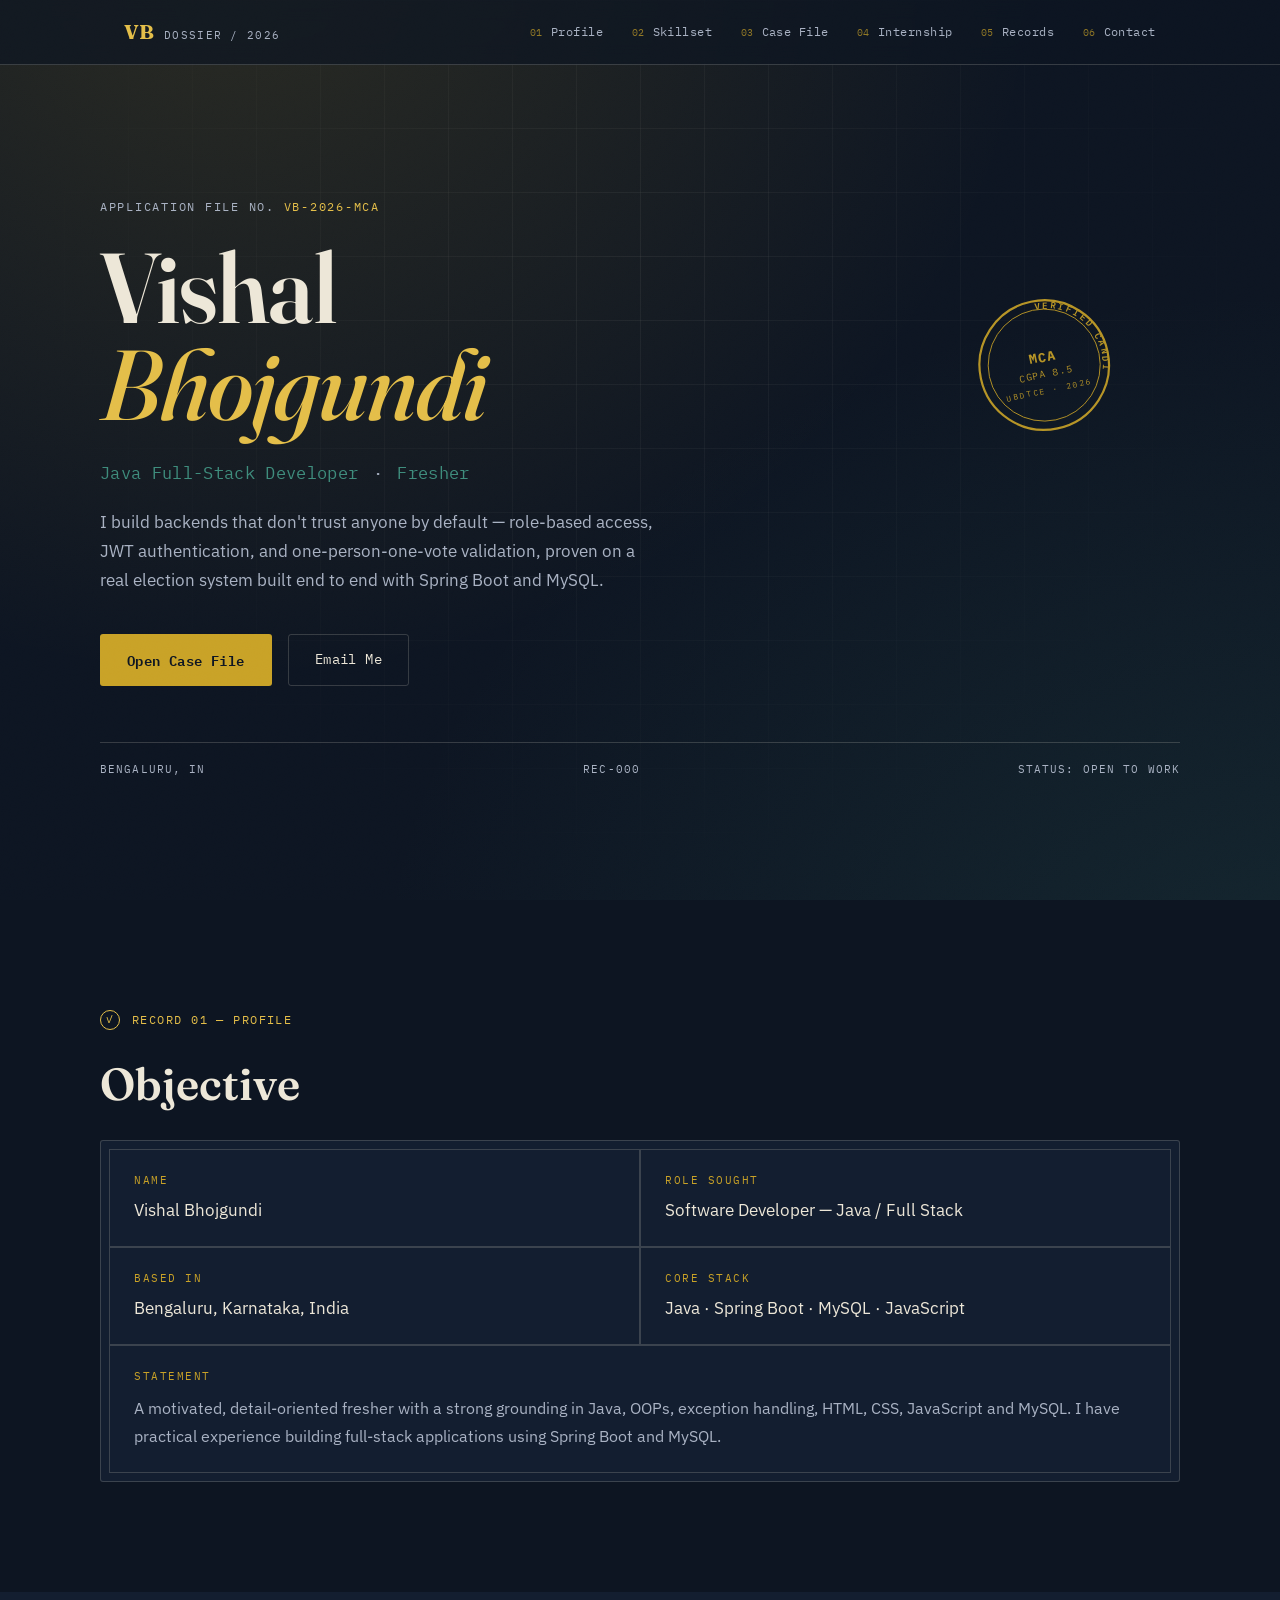
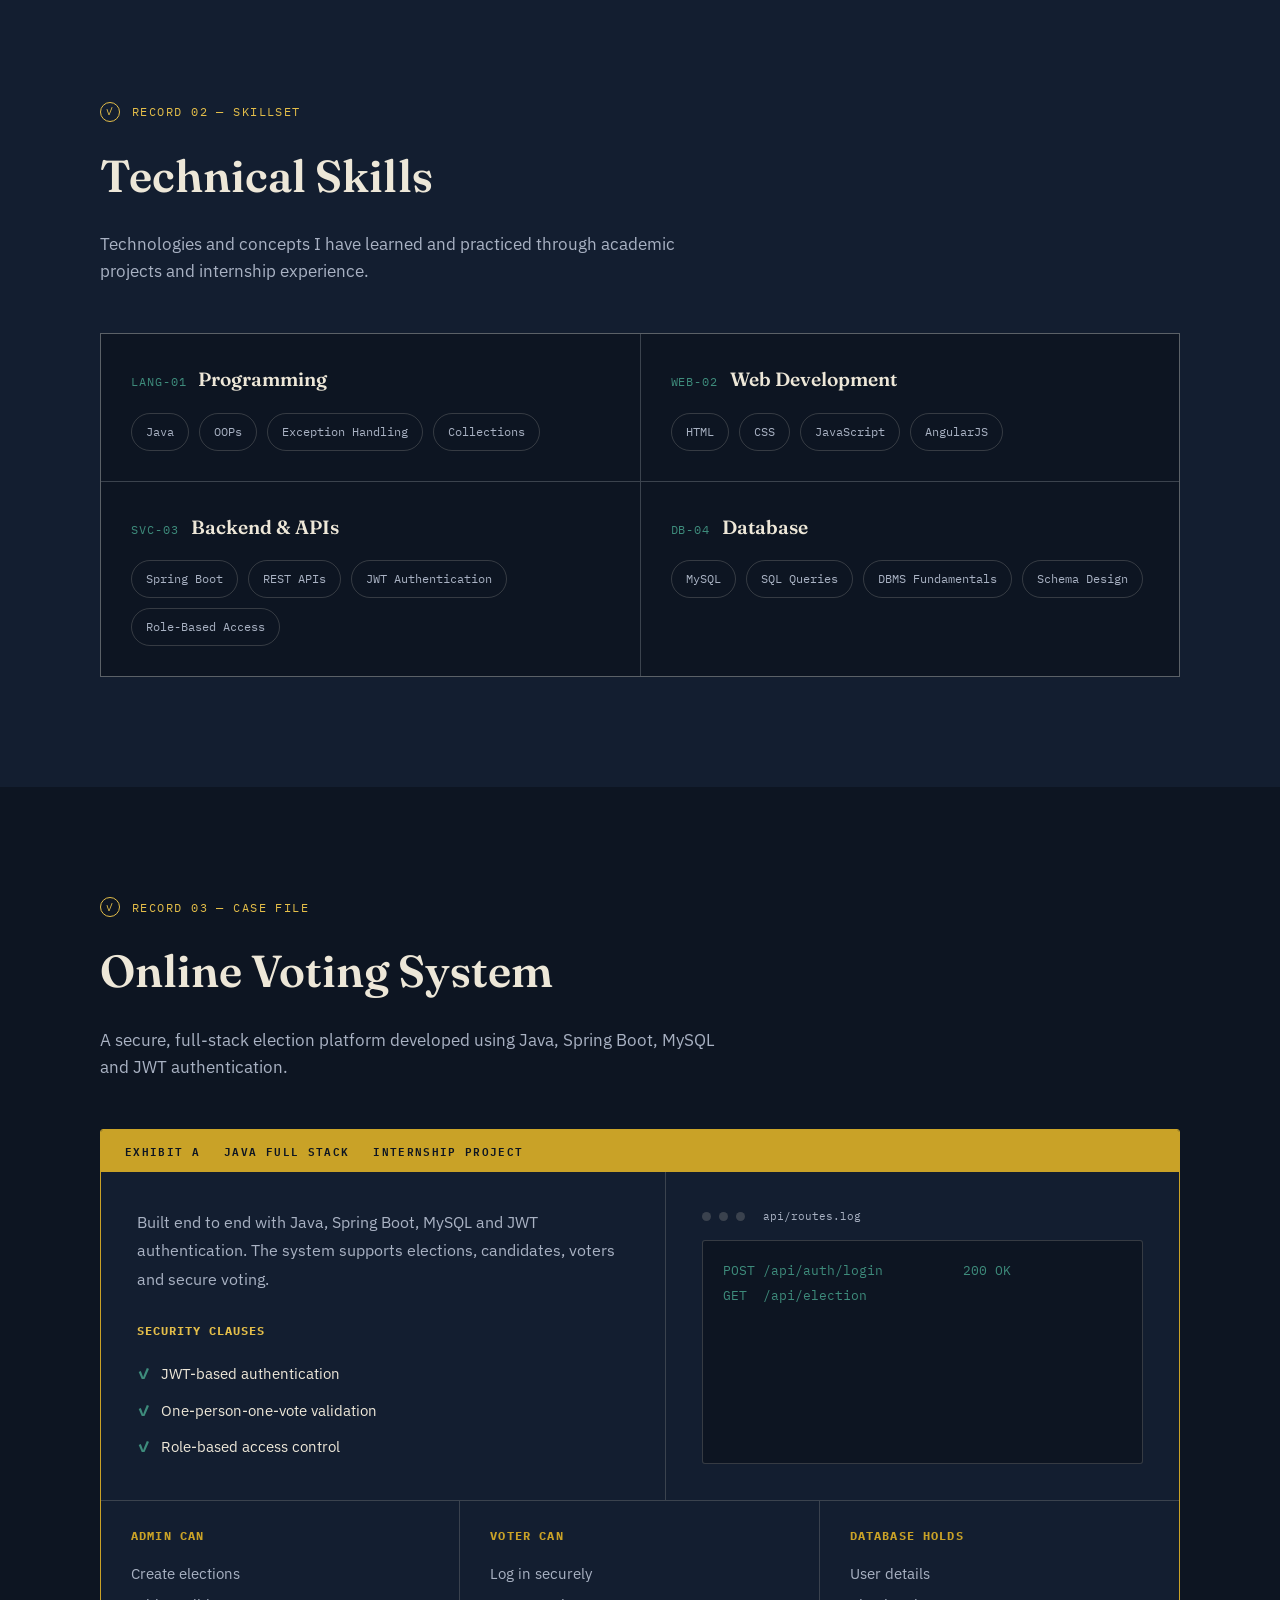
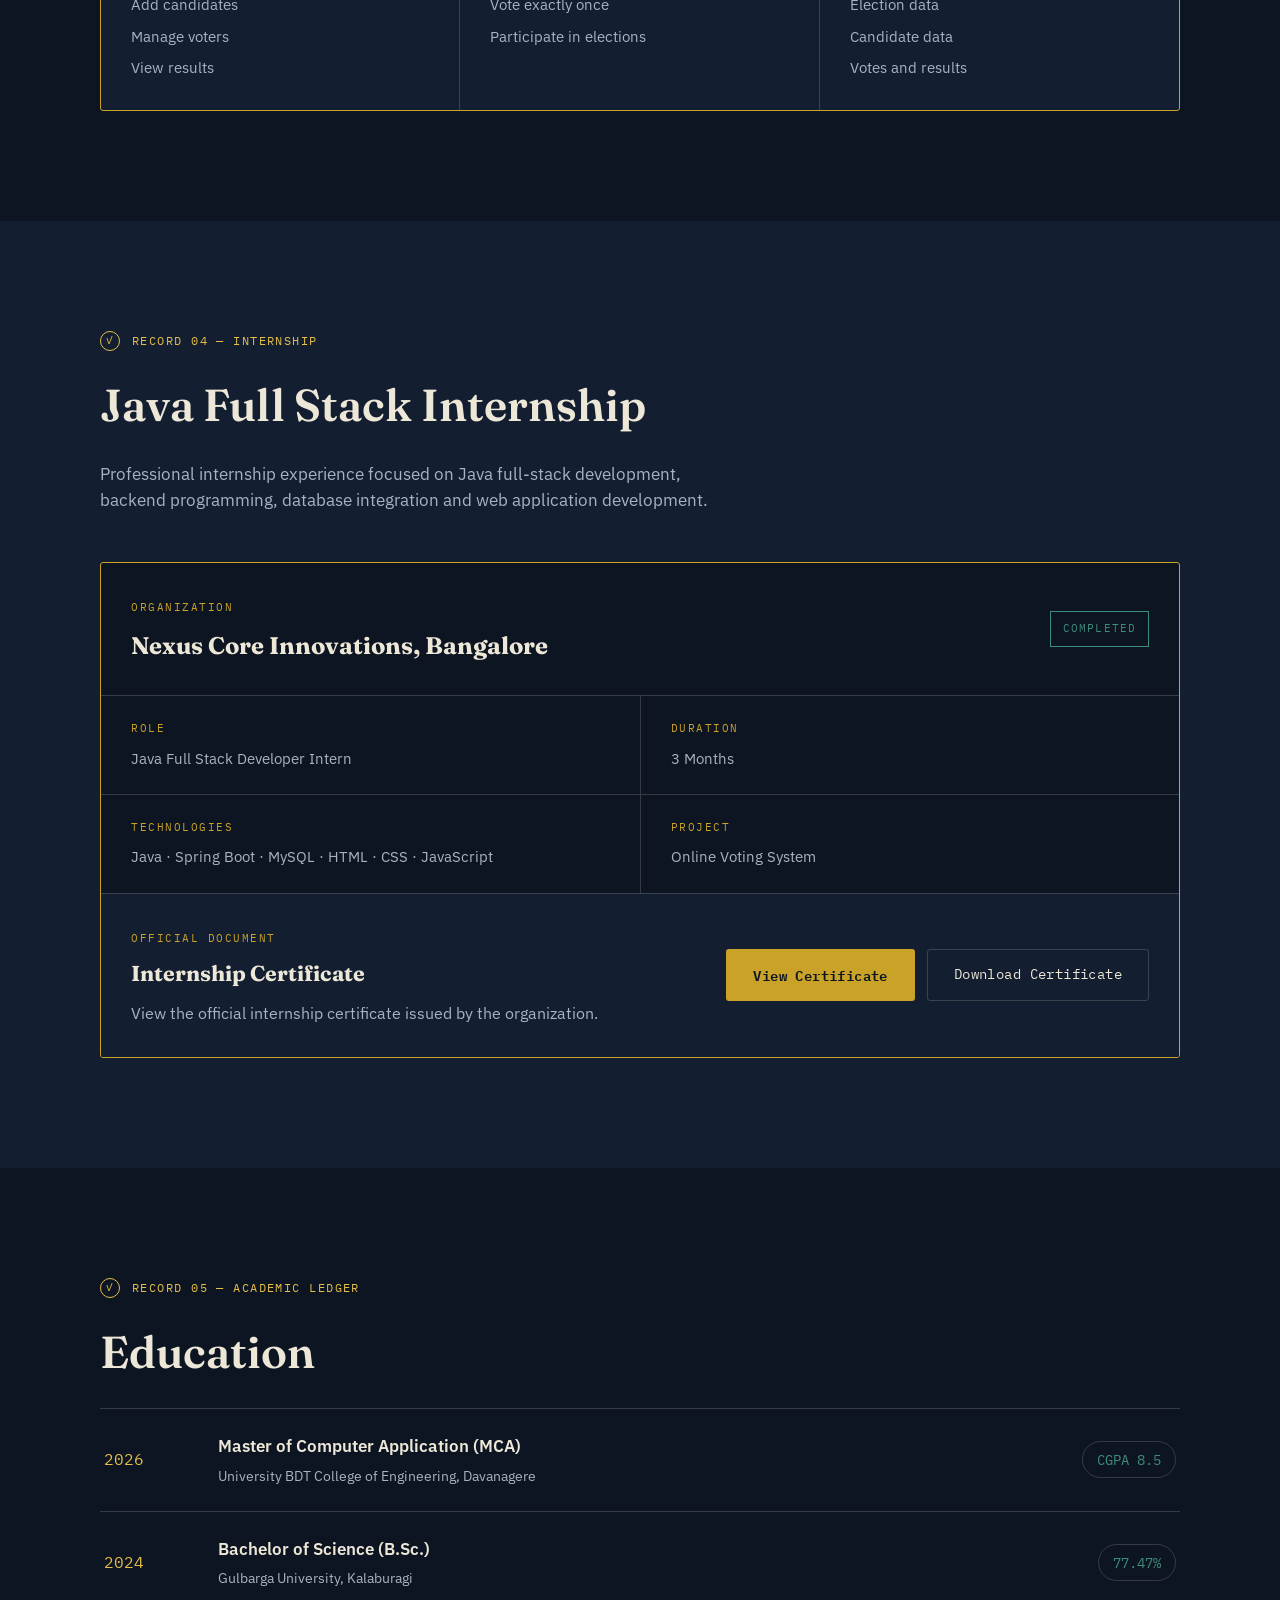
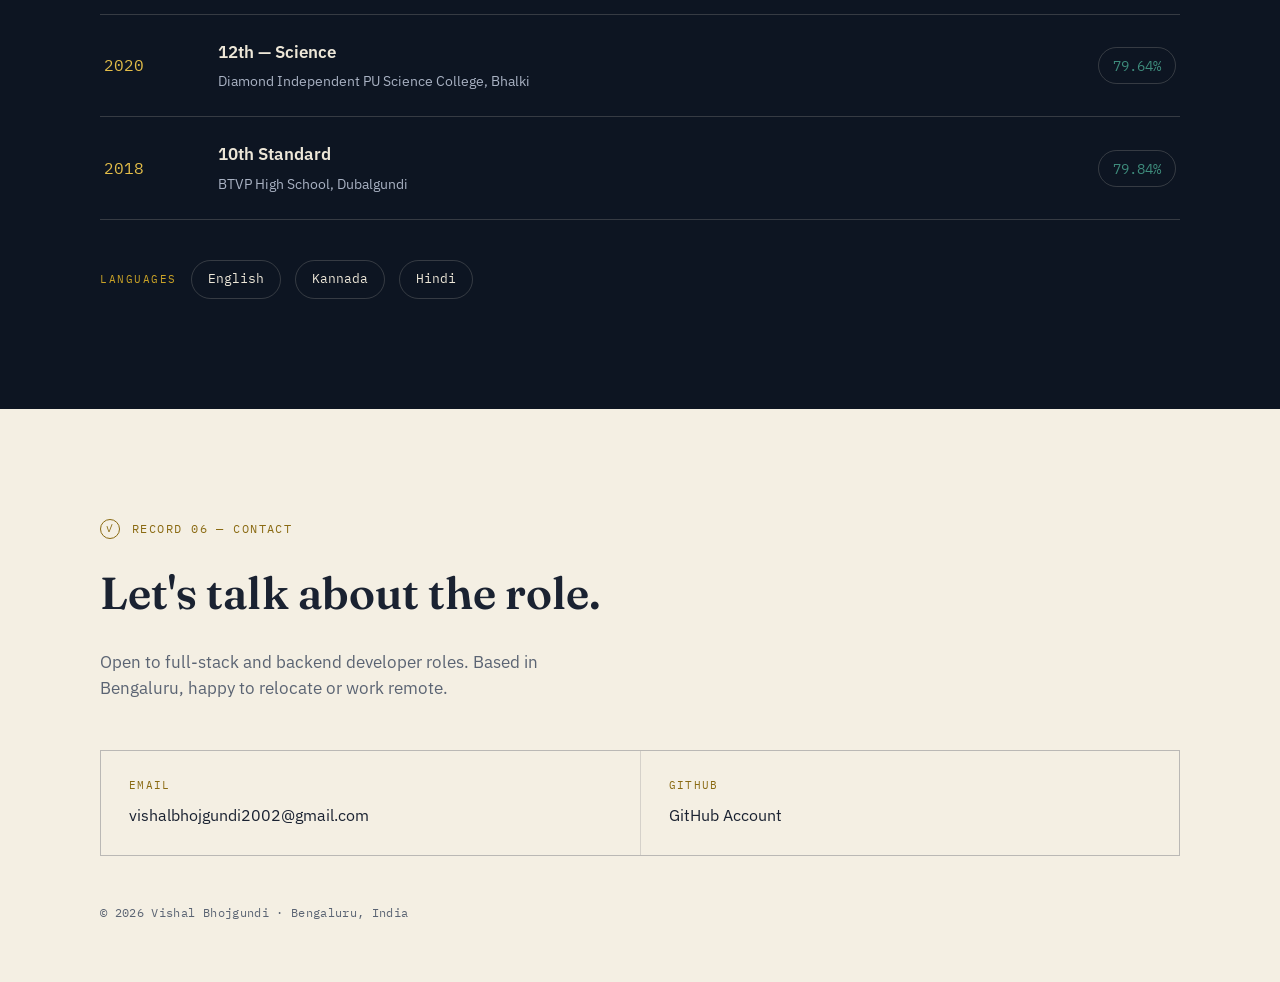
==== commit 01b2cf1f: "Revoked LinkedIn and Portfolio" ====
--- a/index.html
+++ b/index.html
@@ -1328,42 +1328,6 @@
                 </span>
 
         </a>
-
-
-        <a
-                class="contact-card"
-                href="https://www.linkedin.com/in/vishalbhojgundi"
-                target="_blank"
-                rel="noopener noreferrer">
-
-                <span class="contact-label">
-                    LinkedIn
-                </span>
-
-          <span class="contact-value">
-                    Vishal Bhojgundi
-                </span>
-
-        </a>
-
-
-        <a
-                class="contact-card"
-                href="https://vishalbhojgundi-official-web.vercel.app/"
-                target="_blank"
-                rel="noopener noreferrer">
-
-                <span class="contact-label">
-                    Portfolio
-                </span>
-
-          <span class="contact-value">
-                    Live Portfolio
-                </span>
-
-        </a>
-
-
       </div>
 
 
